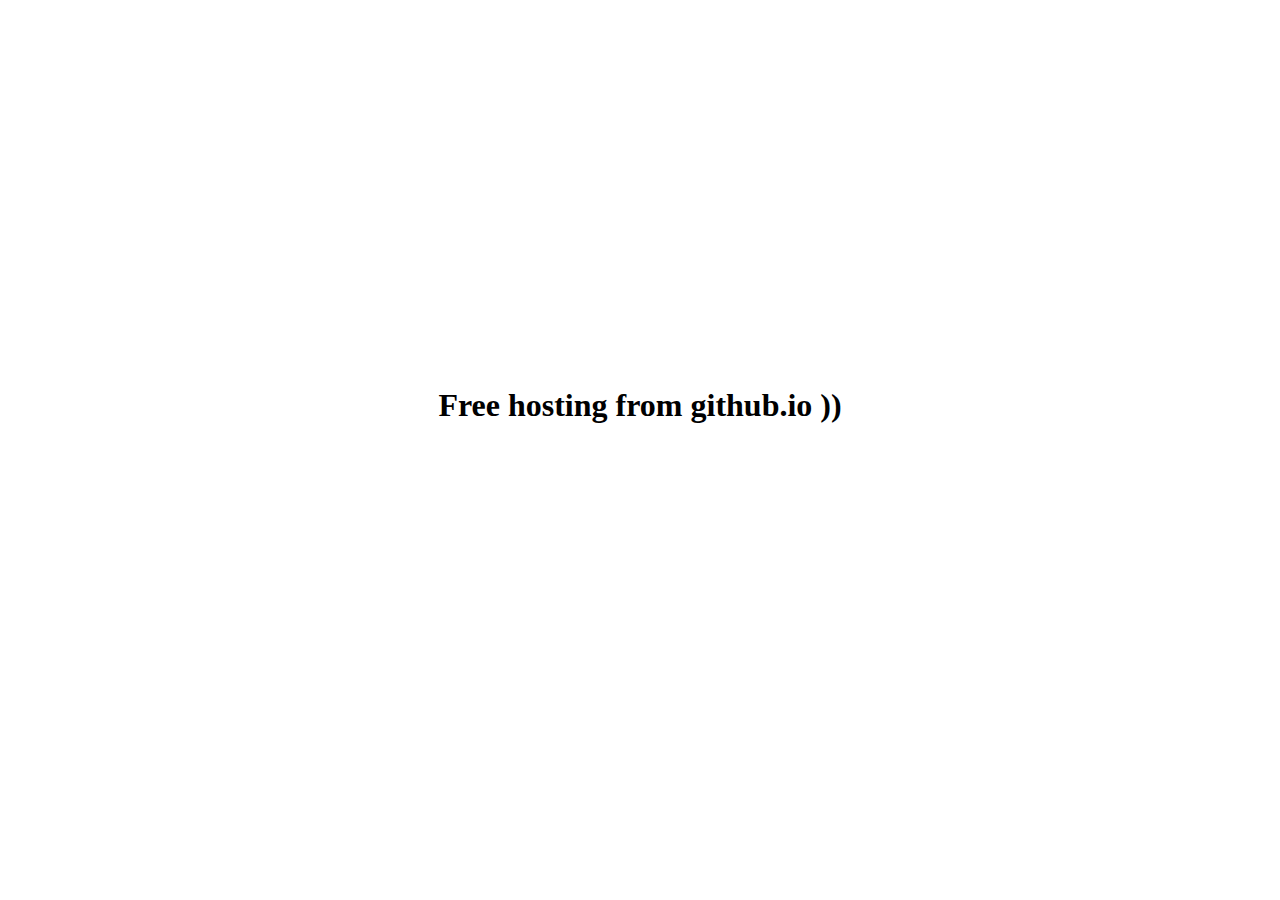
==== index.html @ d37b782a "commit" ====
<!DOCTYPE html>
<html lang="ru">
	<head>
		<meta charset="UTF-8">
		<link rel="stylesheet" href="style.css" media="all"/>
		<link rel="shortcut icon" href="icon/favicon.png" type="image/png">
		<meta name="viewport" content="width=device-width, initial-scale=1.0">
		<title>Шаровый хостинг</title>
	</head>
	<body style="text-align: center;">
		<h1 style="display: inline-block; margin-top: 30%;">Free hosting from github.io ))</h1>
	</body>
</html>
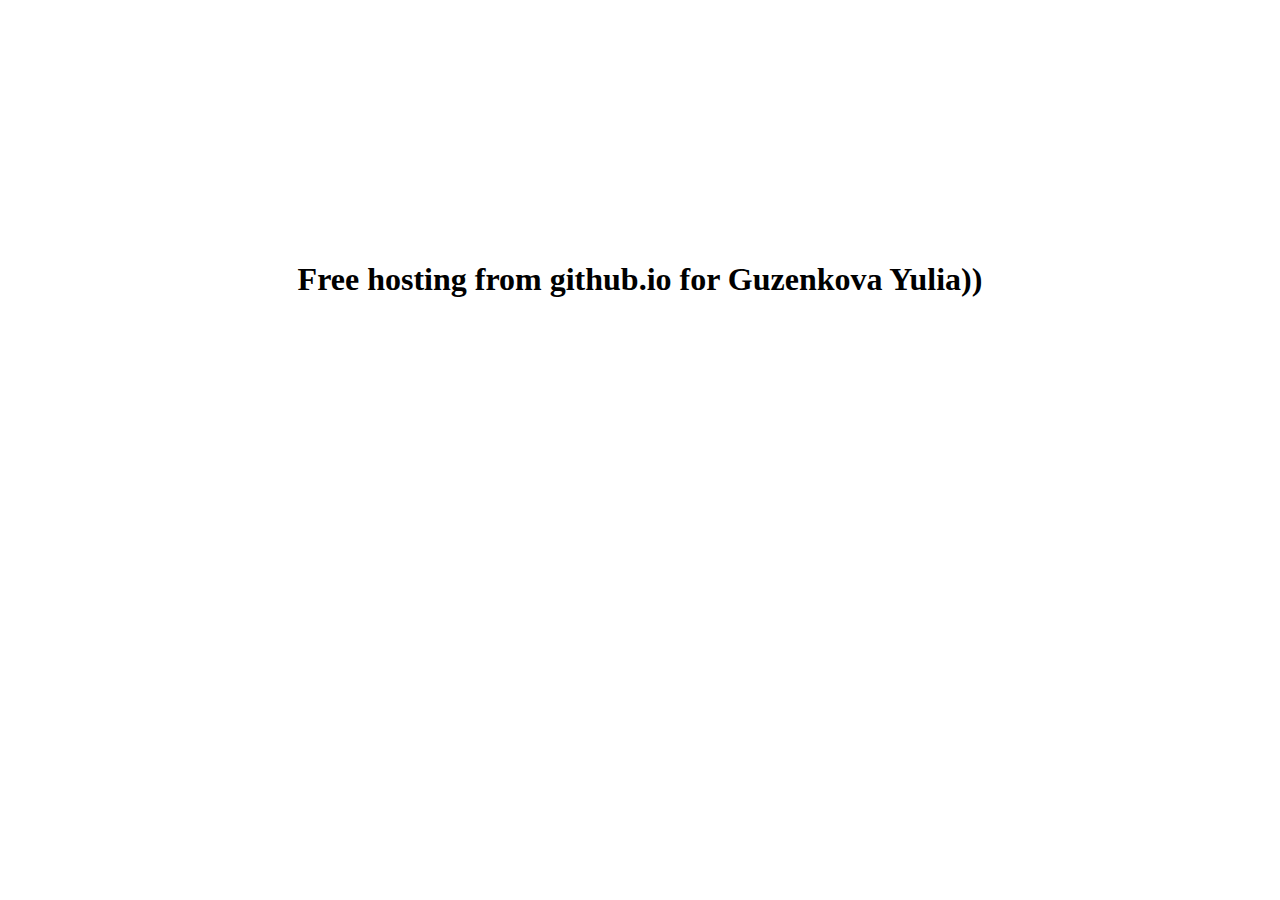
==== commit 79cc22d4: "Yulia" ====
--- a/index.html
+++ b/index.html
@@ -8,6 +8,6 @@
 		<title>Шаровый хостинг</title>
 	</head>
 	<body style="text-align: center;">
-		<h1 style="display: inline-block; margin-top: 30%;">Free hosting from github.io ))</h1>
+		<h1 style="display: inline-block; margin-top: 20%;">Free hosting from github.io for Guzenkova Yulia))</h1>
 	</body>
 </html>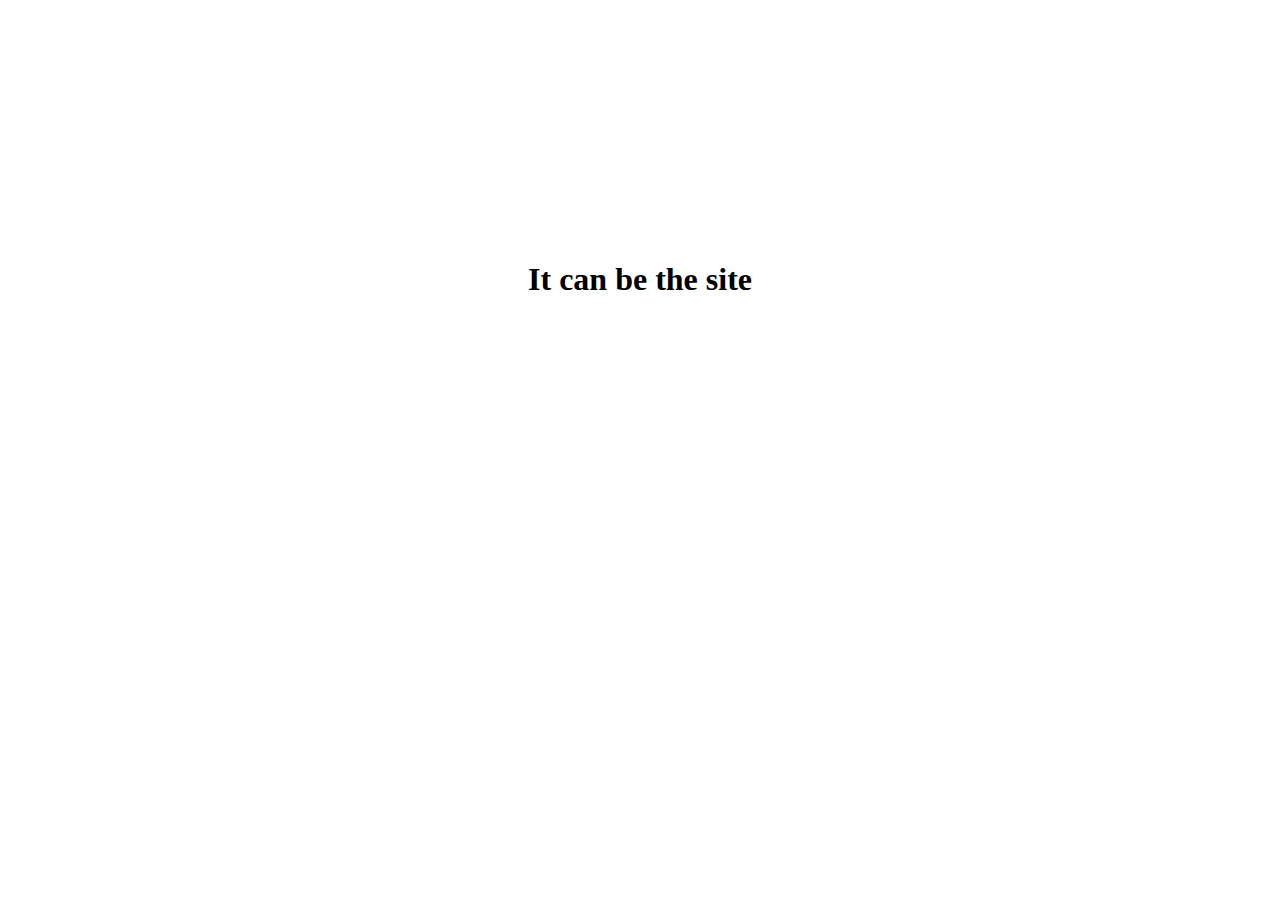
==== commit 80a81ce9: "commit" ====
--- a/index.html
+++ b/index.html
@@ -8,6 +8,6 @@
 		<title>Шаровый хостинг</title>
 	</head>
 	<body style="text-align: center;">
-		<h1 style="display: inline-block; margin-top: 20%;">Free hosting from github.io for Guzenkova Yulia))</h1>
+		<h1 style="display: inline-block; margin-top: 20%;">It can be the site</h1>
 	</body>
 </html>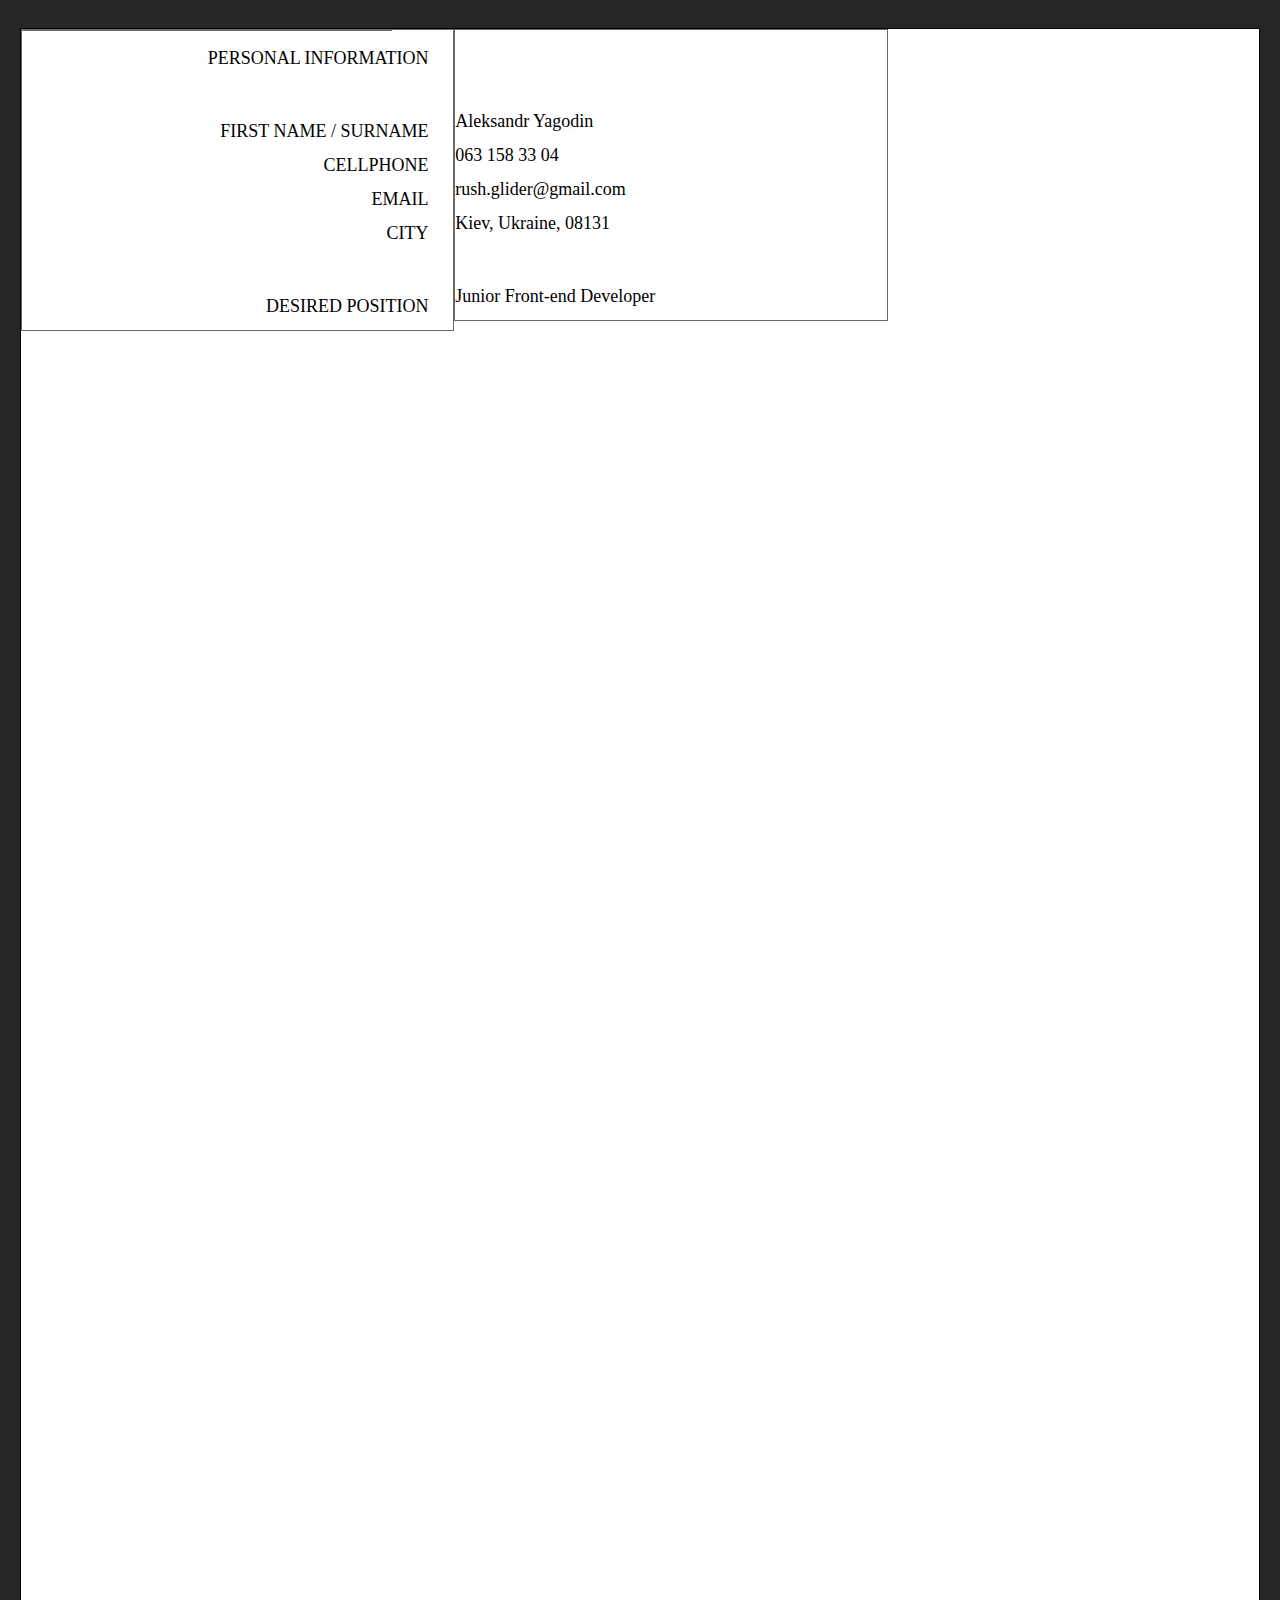
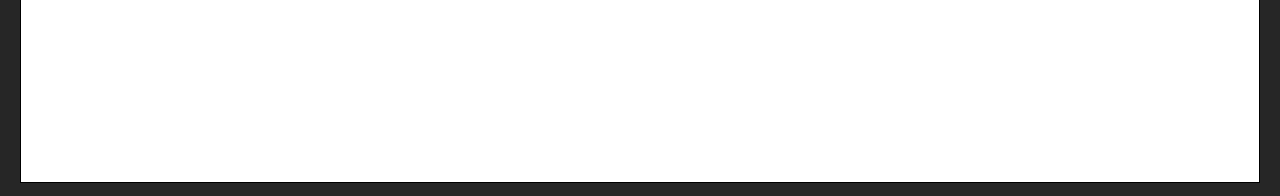
==== commit 46933234: "testing" ====
--- a/index.html
+++ b/index.html
@@ -5,9 +5,35 @@
 		<link rel="stylesheet" href="style.css" media="all"/>
 		<link rel="shortcut icon" href="icon/favicon.png" type="image/png">
 		<meta name="viewport" content="width=device-width, initial-scale=1.0">
-		<title>Шаровый хостинг</title>
+		<title>Александр Ягодин</title>
 	</head>
-	<body style="text-align: center;">
-		<h1 style="display: inline-block; margin-top: 20%;">It can be the site</h1>
+		<div class="main">
+			<header>
+				<div class="left">
+					<p>Personal information</p>
+					<br>
+					<p>first name / surname</p>
+					<p>cellphone</p>
+					<p>email</p>
+					<p>city</p>
+					<br>
+					<p>desired position</p>
+				</div>
+				<div class="right">
+					<br>
+					<br>
+					<br>
+					<p>Aleksandr Yagodin</p>
+					<p>063 158 33 04</p>
+					<p>rush.glider@gmail.com</p>
+					<p>Kiev, Ukraine, 08131</p>
+					<br>
+					<p>Junior Front-end Developer</p>
+				</div>
+				<div class="avatar">
+					
+				</div>
+			</header>
+		</div>
 	</body>
 </html>--- a/style.css
+++ b/style.css
@@ -0,0 +1,47 @@
+* {
+	box-sizing: border-box;
+}
+
+body {
+	background-color: #262626;
+	text-align: center;
+	font-size: 2vmin;
+}
+
+.main {
+	display: inline-block;
+	margin-top: 20px;
+	width: 1240px;
+	height: 1755px;
+	border: 1px solid black;
+	background-color: #ffffff;
+}
+
+.main p {
+	height: 16px;
+}
+
+.left {
+	float: left;
+	width: 35%;
+	padding-right: 2%;
+	border: 1px solid #696969;
+	text-align: right;
+}
+
+.left p {
+	text-transform: uppercase;
+}
+
+.right	{
+	float: left;
+	width: 35%;
+	border: 1px solid #696969;
+	text-align: left;
+}
+
+.avatar {
+	width: 30%;
+	border: 1px solid #696969;
+
+}
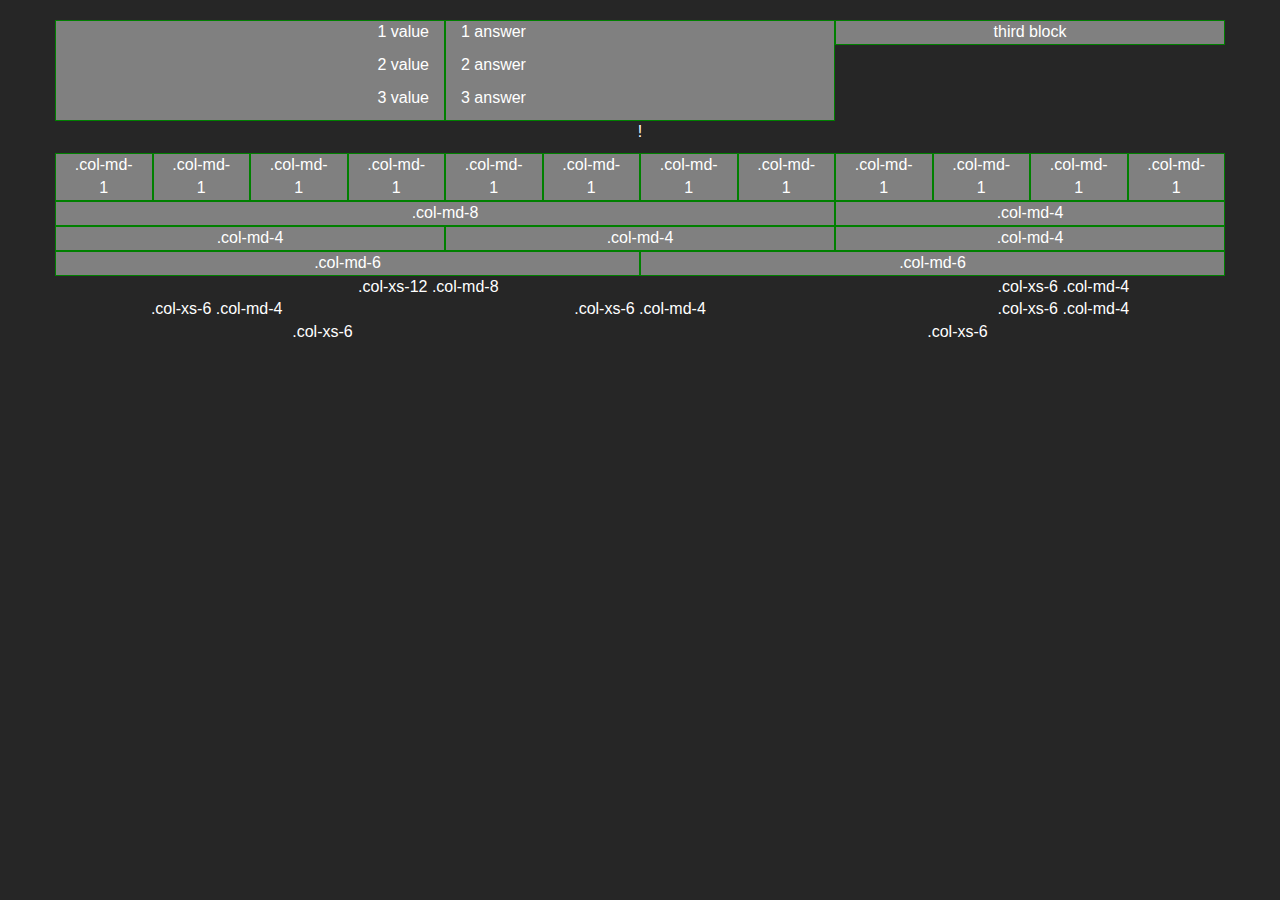
==== commit f6fb313f: "test" ====
--- a/index.html
+++ b/index.html
@@ -2,38 +2,109 @@
 <html lang="ru">
 	<head>
 		<meta charset="UTF-8">
-		<link rel="stylesheet" href="style.css" media="all"/>
+		<meta name="viewport" content="width=device-width, initial-scale=1">
+		<link rel="stylesheet" href="css/normalize.css" media="all"/>
+		<link rel="stylesheet" href="css/bootstrap.css" media="all"/>		
+		<link rel="stylesheet" href="css/style.css" media="all"/>
 		<link rel="shortcut icon" href="icon/favicon.png" type="image/png">
 		<meta name="viewport" content="width=device-width, initial-scale=1.0">
-		<title>Александр Ягодин</title>
+
+		<title>Alexandr Yagodin</title>
 	</head>
-		<div class="main">
+	<body>
+		<div class="container">
+			<div class="row">
+				<div class="temp col-md-4 col-sm-4 col-xs-6">
+					<p class="right-side">1 value</p>
+					<p class="right-side">2 value</p>
+					<p class="right-side">3 value</p>
+				</div>
+				<div class="temp col-md-4 col-sm-4 col-xs-6">
+					<p class="left-side">1 answer</p>
+					<p class="left-side">2 answer</p>
+					<p class="left-side">3 answer</p>
+				</div>
+				<div class="temp col-md-4 col-sm-4 col-xs-12">
+					third block
+				</div>
+			</div>
+			<p>!</p>
+			<div class="row">
+	  			<div class="temp col-md-1">.col-md-1</div>
+	  			<div class="temp col-md-1">.col-md-1</div>
+	  			<div class="temp col-md-1">.col-md-1</div>
+	  			<div class="temp col-md-1">.col-md-1</div>
+	  			<div class="temp col-md-1">.col-md-1</div>
+	  			<div class="temp col-md-1">.col-md-1</div>
+	  			<div class="temp col-md-1">.col-md-1</div>
+	  			<div class="temp col-md-1">.col-md-1</div>
+	  			<div class="temp col-md-1">.col-md-1</div>
+	  			<div class="temp col-md-1">.col-md-1</div>
+	  			<div class="temp col-md-1">.col-md-1</div>
+	  			<div class="temp col-md-1">.col-md-1</div>
+		</div>
+		<div class="row">
+	  		<div class="temp col-md-8">.col-md-8</div>
+	  		<div class="temp col-md-4">.col-md-4</div>
+		</div>
+		<div class="row">
+	  		<div class="temp col-md-4">.col-md-4</div>
+	  		<div class="temp col-md-4">.col-md-4</div>
+	  		<div class="temp col-md-4">.col-md-4</div>
+		</div>
+		<div class="row">
+	  		<div class="temp col-md-6">.col-md-6</div>
+	  		<div class="temp col-md-6">.col-md-6</div>
+		</div>
+	</div>
+
+	<!-- Stack the columns on mobile by making one full-width and the other half-width -->
+<div class="row">
+  <div class="col-xs-12 col-md-8">.col-xs-12 .col-md-8</div>
+  <div class="col-xs-6 col-md-4">.col-xs-6 .col-md-4</div>
+</div>
+
+<!-- Columns start at 50% wide on mobile and bump up to 33.3% wide on desktop -->
+<div class="row">
+  <div class="col-xs-6 col-md-4">.col-xs-6 .col-md-4</div>
+  <div class="col-xs-6 col-md-4">.col-xs-6 .col-md-4</div>
+  <div class="col-xs-6 col-md-4">.col-xs-6 .col-md-4</div>
+</div>
+
+<!-- Columns are always 50% wide, on mobile and desktop -->
+<div class="row">
+  <div class="col-xs-6">.col-xs-6</div>
+  <div class="col-xs-6">.col-xs-6</div>
+</div>
+
+<!-- 		<div class="wrap">
 			<header>
 				<div class="left">
-					<p>Personal information</p>
+					<p class="question-field">Personal information</p>
 					<br>
-					<p>first name / surname</p>
-					<p>cellphone</p>
-					<p>email</p>
-					<p>city</p>
+					<p class="question-field">first name / surname</p>
+					<p class="question-field">cellphone</p>
+					<p class="question-field">email</p>
+					<p class="question-field">city</p>
 					<br>
-					<p>desired position</p>
+					<p class="question-field">desired position</p>
 				</div>
 				<div class="right">
 					<br>
 					<br>
+					<p class="answer">Aleksandr Yagodin</p>
+					<p class="answer">063 158 33 04</p>
+					<p class="answer">rush.glider@gmail.com</p>
+					<p class="answer">Kiev, Ukraine, 08131</p>
 					<br>
-					<p>Aleksandr Yagodin</p>
-					<p>063 158 33 04</p>
-					<p>rush.glider@gmail.com</p>
-					<p>Kiev, Ukraine, 08131</p>
-					<br>
-					<p>Junior Front-end Developer</p>
+					<p class="answer">Junior Front-end Developer</p>
 				</div>
 				<div class="avatar">
-					
+					<img src="img/avatar.png" alt="Smiling face">
 				</div>
 			</header>
-		</div>
+		</div> -->
+
+
 	</body>
 </html>--- a/css/style.css
+++ b/css/style.css
@@ -0,0 +1,72 @@
+* {
+	box-sizing: border-box;
+	margin: 0;
+	padding: 0;
+}
+
+body {
+	padding: 20px;
+	background-color: #262626;
+	text-align: center;
+	font-size: 1.6em;
+	color: white;
+}
+
+/*.wrap {
+	display: inline-block;
+	background-color: #ffffff;
+}*/
+
+header {
+	width: 960px;
+	margin: 0 auto;
+	background-color: white;
+}
+
+.temp {
+	border: 1px solid green;
+	background-color: gray;
+}
+.right-side {
+	text-align: right;
+}
+.left-side {
+	text-align: left;
+}
+.question-field {
+	background-color: #b6d9ba;
+}
+
+.answer {
+	background-color: #e1efe3;
+}
+
+.left {
+	padding: 3% 0;
+	float: left;
+	width: 35%;
+	padding-right: 2%;
+	text-align: right;
+}
+
+.left p {
+	text-transform: uppercase;
+}
+
+.right	{
+	padding: 3% 0;
+	float: left;
+	width: 35%;
+	text-align: left;
+	background-color: #ffd967;
+}
+
+.avatar {
+	float: left;
+	width: 30%;
+	background-color: #fff2cc;
+}
+
+.avatar img {
+	width: 60%;
+}
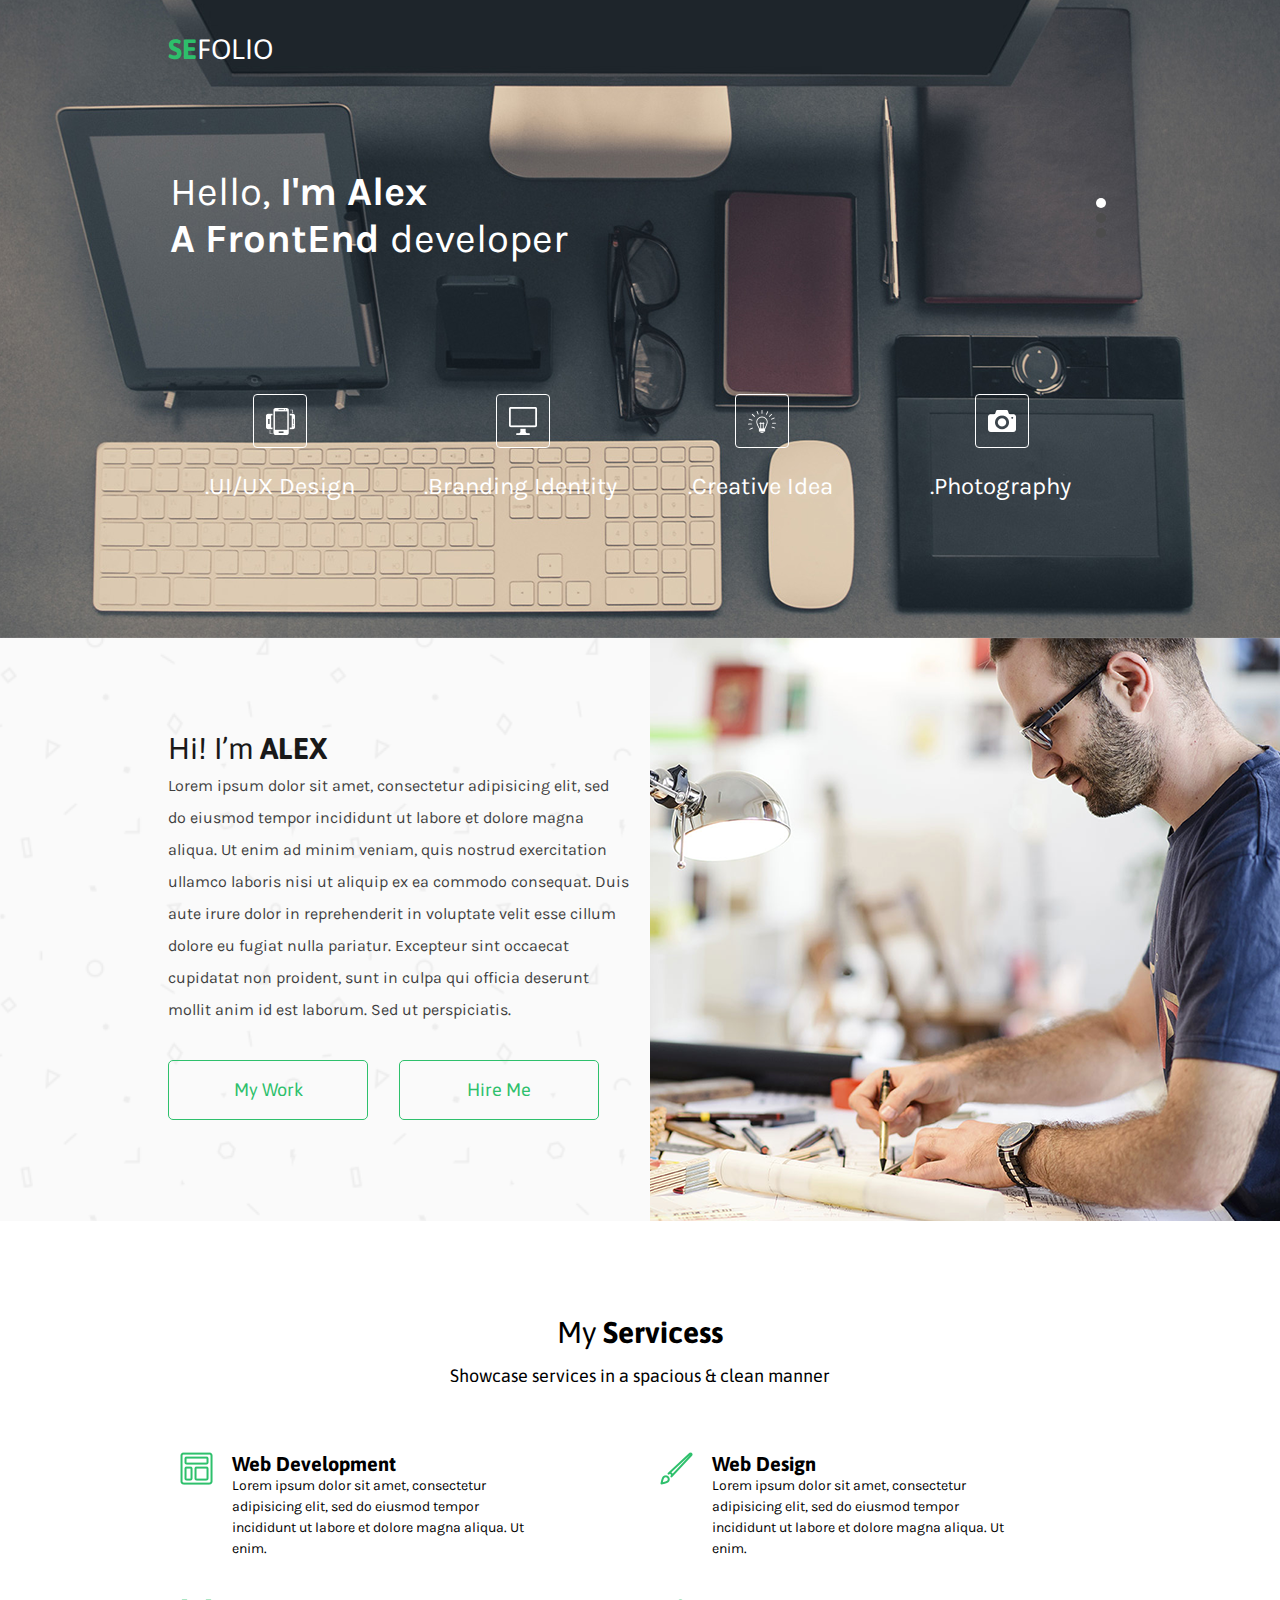
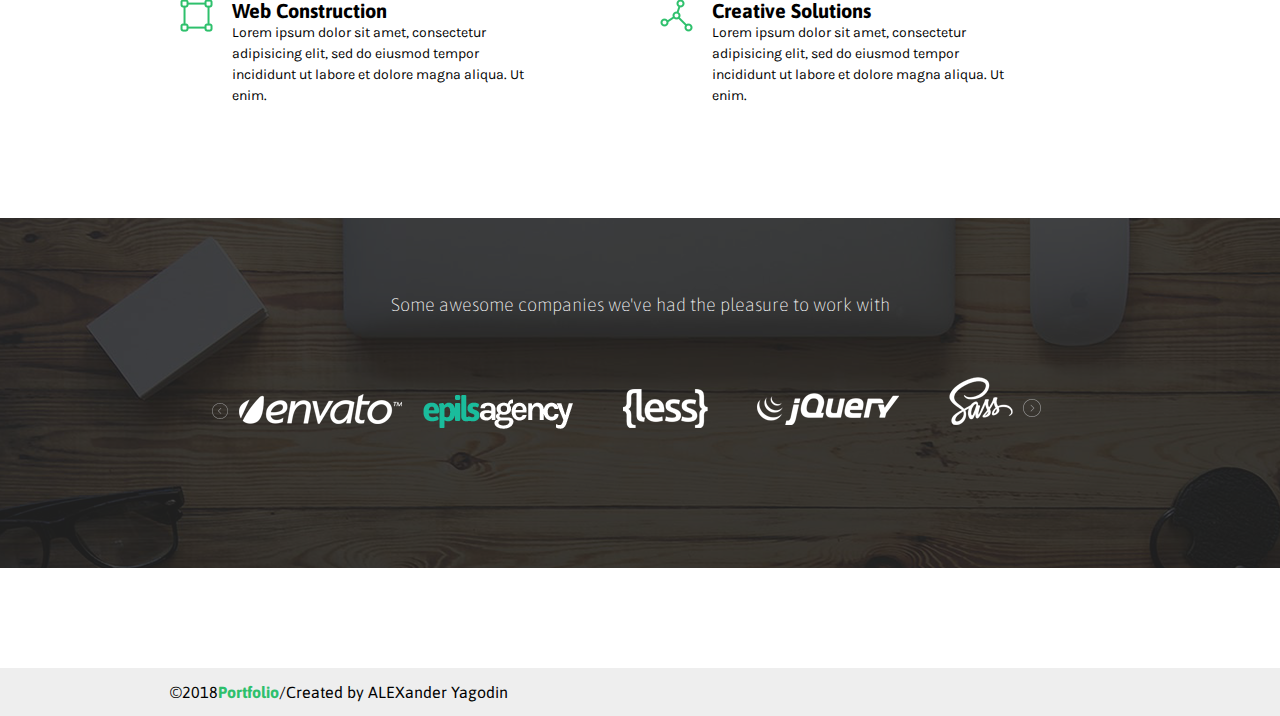
==== commit 129e94de: "My Pholio" ====
--- a/index.html
+++ b/index.html
@@ -1,110 +1,121 @@
 <!DOCTYPE html>
-<html lang="ru">
-	<head>
-		<meta charset="UTF-8">
-		<meta name="viewport" content="width=device-width, initial-scale=1">
-		<link rel="stylesheet" href="css/normalize.css" media="all"/>
-		<link rel="stylesheet" href="css/bootstrap.css" media="all"/>		
-		<link rel="stylesheet" href="css/style.css" media="all"/>
-		<link rel="shortcut icon" href="icon/favicon.png" type="image/png">
-		<meta name="viewport" content="width=device-width, initial-scale=1.0">
+<html>
+<head>
+	<meta charset="UTF-8">
+	<link rel="stylesheet" href="style.css" media="all">
+	<link href='https://fonts.googleapis.com/css?family=Asap' rel='stylesheet' type='text/css'>
+	<link href='https://fonts.googleapis.com/css?family=Karla:400,400italic,700,700italic' rel='stylesheet' type='text/css'>
+	<meta name="viewport" content="width=device-width, initial-scale=1.0">
+	<title>ALEX portfolio</title>
+</head>
+<body>
+	<div class="header">
+		<div class="head">
+			<div class="logo">
+				<a href="index.html">
+					<span><b>se</b>folio</span>
+				</a>
 
-		<title>Alexandr Yagodin</title>
-	</head>
-	<body>
-		<div class="container">
-			<div class="row">
-				<div class="temp col-md-4 col-sm-4 col-xs-6">
-					<p class="right-side">1 value</p>
-					<p class="right-side">2 value</p>
-					<p class="right-side">3 value</p>
+			</div>
+			<div class="salutation">
+				<input type="radio" name="tabs" id="tab-1" checked>
+				<input type="radio" name="tabs" id="tab-2">
+				<input type="radio" name="tabs" id="tab-3">
+				<div class="labels">
+					<label class="label-1" for="tab-1"></label>
+					<label class="label-2" for="tab-2"></label>
+					<label class="label-3" for="tab-3"></label>
 				</div>
-				<div class="temp col-md-4 col-sm-4 col-xs-6">
-					<p class="left-side">1 answer</p>
-					<p class="left-side">2 answer</p>
-					<p class="left-side">3 answer</p>
+				<div class="text for-tab-1">Hello,<b> I'm Alex</b>
+					<p><b>A FrontEnd</b> developer</p>
 				</div>
-				<div class="temp col-md-4 col-sm-4 col-xs-12">
-					third block
+				<div class="text for-tab-2">I <b>glad to see you</b>
+					<p>on my folio website</p>
+				</div>
+				<div class="text for-tab-3">I hope that <b>I can be</b>
+					<p><b>useful</b> to you</p>
 				</div>
 			</div>
-			<p>!</p>
-			<div class="row">
-	  			<div class="temp col-md-1">.col-md-1</div>
-	  			<div class="temp col-md-1">.col-md-1</div>
-	  			<div class="temp col-md-1">.col-md-1</div>
-	  			<div class="temp col-md-1">.col-md-1</div>
-	  			<div class="temp col-md-1">.col-md-1</div>
-	  			<div class="temp col-md-1">.col-md-1</div>
-	  			<div class="temp col-md-1">.col-md-1</div>
-	  			<div class="temp col-md-1">.col-md-1</div>
-	  			<div class="temp col-md-1">.col-md-1</div>
-	  			<div class="temp col-md-1">.col-md-1</div>
-	  			<div class="temp col-md-1">.col-md-1</div>
-	  			<div class="temp col-md-1">.col-md-1</div>
-		</div>
-		<div class="row">
-	  		<div class="temp col-md-8">.col-md-8</div>
-	  		<div class="temp col-md-4">.col-md-4</div>
-		</div>
-		<div class="row">
-	  		<div class="temp col-md-4">.col-md-4</div>
-	  		<div class="temp col-md-4">.col-md-4</div>
-	  		<div class="temp col-md-4">.col-md-4</div>
-		</div>
-		<div class="row">
-	  		<div class="temp col-md-6">.col-md-6</div>
-	  		<div class="temp col-md-6">.col-md-6</div>
+			<i class="btn-drop-menu vip"></i>
+			<div class="menu">
+				<div class="btn-menu design">
+					<a href="#">
+						<span class="title">.UI/UX Design</span>
+						<span class="read-more">Read more</span>
+					</a>
+				</div>
+				<div class="btn-menu identiny">
+					<a href="#">
+						<span class="title">.Branding Identity</span>
+						<span class="read-more">Read more</span>
+					</a>
+				</div>
+				<div class="btn-menu idea">
+					<a href="#">
+						<span class="title">.Creative Idea</span>
+						<span class="read-more">Read more</span>
+					</a>
+				</div>
+				<div class="btn-menu photography">
+					<a href="#">
+						<span class="title">.Photography</span>
+						<span class="read-more">Read more</span>
+					</a>
+				</div>
+			</div>
 		</div>
 	</div>
-
-	<!-- Stack the columns on mobile by making one full-width and the other half-width -->
-<div class="row">
-  <div class="col-xs-12 col-md-8">.col-xs-12 .col-md-8</div>
-  <div class="col-xs-6 col-md-4">.col-xs-6 .col-md-4</div>
-</div>
-
-<!-- Columns start at 50% wide on mobile and bump up to 33.3% wide on desktop -->
-<div class="row">
-  <div class="col-xs-6 col-md-4">.col-xs-6 .col-md-4</div>
-  <div class="col-xs-6 col-md-4">.col-xs-6 .col-md-4</div>
-  <div class="col-xs-6 col-md-4">.col-xs-6 .col-md-4</div>
-</div>
-
-<!-- Columns are always 50% wide, on mobile and desktop -->
-<div class="row">
-  <div class="col-xs-6">.col-xs-6</div>
-  <div class="col-xs-6">.col-xs-6</div>
-</div>
-
-<!-- 		<div class="wrap">
-			<header>
-				<div class="left">
-					<p class="question-field">Personal information</p>
-					<br>
-					<p class="question-field">first name / surname</p>
-					<p class="question-field">cellphone</p>
-					<p class="question-field">email</p>
-					<p class="question-field">city</p>
-					<br>
-					<p class="question-field">desired position</p>
+	<div class="wrap-1300">
+		<div class="about">
+			<div class="text-about">
+				<h2>Hi! I’m <b>ALEX</b></h2>
+				<div>Lorem ipsum dolor sit amet, consectetur adipisicing elit, sed do eiusmod tempor incididunt ut labore et dolore magna aliqua. Ut enim ad minim veniam, quis nostrud exercitation ullamco laboris nisi ut aliquip ex ea commodo consequat. Duis aute irure dolor in reprehenderit in voluptate velit esse cillum dolore eu fugiat nulla pariatur. Excepteur sint occaecat cupidatat non proident, sunt in culpa qui officia deserunt mollit anim id est laborum. Sed ut perspiciatis.</div>
+				<a href="my-work.html" class="button">My Work</a>
+				<a href="hire-me.html" class="button">Hire Me</a>
+			</div>
+			<div class="foto-about">
+				<img src="img/autor.png" alt="autor">
+			</div>
+		</div>
+		<div class="container-3 wrap-960">
+			<div class="servicess">
+				<h2>My <b>Servicess</b></h2>
+				<span>Showcase services in a spacious &amp; clean manner</span>
+			</div>
+			<div class="box-skills">
+				<div class="skill development">
+					<h3>Web Development</h3>
+					<p>Lorem ipsum dolor sit amet, consectetur adipisicing elit, sed do eiusmod tempor incididunt ut labore et dolore magna aliqua. Ut enim.</p>
 				</div>
-				<div class="right">
-					<br>
-					<br>
-					<p class="answer">Aleksandr Yagodin</p>
-					<p class="answer">063 158 33 04</p>
-					<p class="answer">rush.glider@gmail.com</p>
-					<p class="answer">Kiev, Ukraine, 08131</p>
-					<br>
-					<p class="answer">Junior Front-end Developer</p>
+				<div class="skill w-design">
+					<h3>Web Design</h3>
+					<p>Lorem ipsum dolor sit amet, consectetur adipisicing elit, sed do eiusmod tempor incididunt ut labore et dolore magna aliqua. Ut enim.</p>
 				</div>
-				<div class="avatar">
-					<img src="img/avatar.png" alt="Smiling face">
+				<div class="skill construction">
+					<h3>Web Construction</h3>
+					<p>Lorem ipsum dolor sit amet, consectetur adipisicing elit, sed do eiusmod tempor incididunt ut labore et dolore magna aliqua. Ut enim.</p>
 				</div>
-			</header>
-		</div> -->
-
-
-	</body>
-</html>+				<div class="skill solutions">
+					<h3>Creative Solutions</h3>
+					<p>Lorem ipsum dolor sit amet, consectetur adipisicing elit, sed do eiusmod tempor incididunt ut labore et dolore magna aliqua. Ut enim.</p>
+				</div>
+			</div>
+		</div>
+		<div class="container-4 wrap-1300">
+			<div class="skills-slider">
+				<h4>Some awesome companies we've had the pleasure to work with</h4>
+				<a href="#" class="btn-left"></a>
+				<a href="#" class="envato"></a>
+				<a href="#" class="epils"></a>
+				<a href="#" class="less"></a>
+				<a href="#" class="jquery"></a>
+				<a href="#" class="sass"></a>
+				<a href="#" class="btn-right"></a>
+			</div>
+		</div>
+	</div>
+	<footer>
+		<div>©2018<b>Portfolio</b>/Created by ALEXander Yagodin<b></b></div>
+	</footer>
+</body>
+</html>
--- a/style.css
+++ b/style.css
@@ -0,0 +1,1022 @@
+* {
+	padding: 0;
+	margin: 0;
+	box-sizing:border-box;
+}
+body {
+	font-family: 'Asap';
+}
+.header {
+	position: relative;
+	width: 100%;
+	min-width: 320px;
+	height: 157px;
+	background: url(img/header.png) no-repeat;
+	background-size: 100%;
+}
+.head {
+	width: 100%;
+	padding: 0 10px;
+	min-width: 320px;
+	margin: auto;
+}
+.logo {
+	width: 100%;
+	float: left;
+	margin-top: 10px;
+}
+.logo a {
+	text-decoration: none;
+	text-transform: uppercase;	
+	font-family: "Asap";
+	font-size: 28px;
+	color: #FFF;
+}
+.logo a span {
+	float: left;
+}
+.logo a span b {
+	color: #2dbf6b;
+}
+.salutation {
+	float: left;
+	width: 100%;	
+	padding: 20px 0px;
+	height: 115px;
+}
+.for-tab-2, .for-tab-3 {
+	display: none;
+}
+.for-tab-1 {
+	display: table;
+}
+.text {
+	float: left;
+	margin: 0 10px;
+	color: #fff;
+	font-family: "Karla";
+	font-size: 14px;
+	text-shadow: 2px 2px 2px #000;
+}
+.salutation input {
+	display: none;
+}
+.salutation label {
+	display: none;
+}
+.btn-drop-menu {
+	position: absolute;
+	width: 52px;
+	height: 52px;
+    margin: 18px 0 0 -58px;
+	background: url(img/sprite.png) no-repeat -208px -2px;
+	border: 1px solid #fff;
+	border-radius: 4px;
+}
+.vip:hover {
+	background-color: #2dbf6b;
+	cursor: pointer;
+}
+.vip:hover ~ div.menu {
+	display: table;
+}
+.menu {
+	display: none;
+	position: relative;
+	top: 0;
+	width: 100%;
+	padding-top: 10px;
+}
+.btn-menu {
+	height: 30px;
+	background-color: #2dbf6b;
+	margin: 2px 0;
+	padding: 7px 0;
+	border-radius: 4px;
+	text-align: center;
+}
+.btn-menu a {
+	text-decoration: none;
+	color: #fff;
+}
+.btn-menu a .read-more {
+	display: none;
+}
+.about {
+	float: left;
+	width: 100%;
+	min-width: 320px;
+	background: url(img/autor-fon.png) no-repeat;
+}
+.text-about {
+	width: 100%;
+	padding: 0 10px;
+	float: left;
+}
+.text-about h2 {
+	float: left;
+	width: 100%;
+	padding: 5px 0;
+	color: #191919;
+	font-family: "Asap";
+	font-size: 30px;
+	font-weight: normal;
+}
+.text-about div {
+	display: block;
+	color: #3f3f3f;
+	font-family: "Karla";
+	font-size: 14px;
+}
+.button {
+	float: left;
+	width: 48%;
+	height: 30px;
+	margin: 3% 1%;
+	border: 1px solid #2ec06c;
+	border-radius: 3px;
+	text-decoration: none;
+	color: #2ec06c;
+	font-family: "Asap";
+	font-size: 18px;
+	text-align: center;
+	padding: 4px;
+}
+.button:hover {
+	background-color: #2ec06c;
+	color: #fff;
+	border-radius: 6px;
+}
+.foto-about {
+	float: left;
+	width: 100%;
+}
+.foto-about img {
+	width: 100%;
+}
+.container-3 {
+	background-color: #FFF;
+	width: 100%;
+	min-width: 320px;
+}
+.servicess {
+	width: 100%;
+	margin: auto;
+	text-align: center;
+}
+.servicess h2 {
+	display: block;
+	margin: 4px 0;
+	font-weight: normal;
+	font-family: "Asap";
+	font-size: 20px;
+}
+.servicess span {
+	font-family: "Asap";
+	font-size: 12px;
+}
+.skill {
+	padding: 10px 10px 10px 10px;
+}
+.skill h3 {
+	font-family: "Asap";
+	font-size: 16px;
+}
+.skill p {
+	font-family: "Karla";
+	font-size: 12px;
+}
+.skill h3, .skill p {
+	margin-left: 42px;
+}
+.development::before {
+	content: "";
+	float: left;
+	width: 33px;
+	height: 33px;
+	background: url(img/sprite.png) no-repeat -260px 0;
+}
+.w-design::before {
+	content: "";
+	float: left;
+	width: 33px;
+	height: 33px;
+	background: url(img/sprite.png) no-repeat -293px 0;
+}
+.construction::before {
+	content: "";
+	float: left;
+	width: 33px;
+	height: 33px;
+	background: url(img/sprite.png) no-repeat -326px 0;
+}
+.solutions::before {
+	content: "";
+	float: left;
+	width: 33px;
+	height: 33px;
+	background: url(img/sprite.png) no-repeat -359px 0;
+}
+.container-4 {
+	float: left;
+	width: 100%;
+	min-width: 320px;
+	height: 336px;
+	margin-top: 20px;
+	background: url(img/fog.png) no-repeat;
+	background-size: auto 100%;
+}
+.skills-slider h4 {
+	display: block;
+	width: 100%;
+	height: 56px;
+	padding: 18px 0;
+	text-align: center;
+	color: #fff;
+	font-family: "Asap";
+	font-size: 11px;
+	font-weight: 100;
+}
+.skills-slider a {
+	display: block;	
+	margin-bottom: 2px;
+}
+.envato {
+	position: relative;
+	width: 165px;
+	height: 52px;
+	left: 0;
+	margin-left: 10px;
+	background: url(img/sprite-skills.png) no-repeat -32px 0;
+}
+.epils {
+	position: relative;
+	width: 151px;
+	height: 52px;
+	left: 25%;
+	margin-left: -55px;
+	background: url(img/sprite-skills.png) no-repeat -239px 0;
+}
+.less {
+	position: relative;
+	width: 86px;
+	height: 52px;
+	left: 50%;
+	margin-left: -43px;
+	background: url(img/sprite-skills.png) no-repeat -438px 0;
+}
+.jquery {
+	position: relative;
+	width: 143px;
+	height: 52px;
+	left: 75%;
+	margin-left: -91px;
+	background: url(img/sprite-skills.png) no-repeat -573px 0;
+}
+.sass {
+	position: relative;
+	width: 64px;
+	height: 52px;
+	left: 100%;
+	margin-left: -74px;
+	background: url(img/sprite-skills.png) no-repeat -766px 0;
+}
+footer {
+	clear: both;
+	float: left;
+	width: 100%;
+	height: 48px;
+	margin-top: 10px;
+	background-color: #eee;
+	font-size: 16px;
+}
+footer div {
+	width: 960px;
+	margin: auto;
+	padding: 15px 0 0 10px;
+}
+footer div b {
+	color: #2EC06C;
+}
+/**********************MY-WORK*************************/
+.works {
+	min-width: 320px;
+	margin: auto;
+}
+.my-work-960 a {
+	text-decoration: none;
+}
+.my-work-head {
+	float: left;
+	width: 100%;
+	padding: 0 10px 0;
+	color: #656565;
+	font-family: "Karla";
+	font-size: 12px;
+	text-align: center;
+	margin-bottom: 10px;
+}
+.my-work-head div {
+	font-family: "Asap";
+	font-size: 18px;
+	padding: 10px 0;
+	font-weight: normal;
+}
+.my-work-head b {
+	color: #2EC06C;
+}
+.wrap-work {
+	position: relative;
+	left: 50%;
+	margin-left: -160px;
+	width: 300px;
+	height: 100%;
+}
+.my-work {
+	float: left;
+	width: 300px;
+	height: 320px;
+	margin: 0 10px 10px;
+	background-color: #eee;
+	border-radius: 0 0 10px 10px;
+}
+.my-work div {
+	width: 300px;
+	height: 250px;
+}
+.my-work img {
+	display: block;
+	width: 100%;
+	height: 250px;
+}
+.my-work span {
+	display: block;
+	text-align: center;
+	padding-top: 25px;
+	color: #1f1f1f;
+	font-family: "Asap";
+	font-size: 20px;
+}
+.my-work:hover img {
+	opacity: .25;
+}
+.my-work:hover div {
+	background: #2EC06C;
+}
+.my-work:hover div::before {
+	content: "";
+	position: absolute;
+	width: 150px;
+	height: 50px;
+	margin: 100px 0 0 75px;
+	background: url(img/full.png) no-repeat;
+}
+.quote {
+	float: left;
+	width: 100%;
+	height: 76px;
+	margin: auto;
+	padding-top: 10px;
+	text-align: center;
+	font-family: "Asap";
+	font-size: 12px;
+	background: url(img/fog.png) no-repeat;
+	background-size: 100%;
+	color: #fff;
+}
+.quote b {
+	padding-top: 10px;
+	color: #2EC06C;
+}
+/**********************HIRE_ME*************************/
+.inputs {
+	float: left;
+	min-width: 320px;
+}
+.messadge {
+	float: left;
+	width: 100%;
+	margin: 10px 0;
+	text-align: center;
+	font-family: "Karla";
+	font-size: 14px;
+}
+.messadge span {
+	font-size: 18px;
+	font-family: "Asap";
+	margin-bottom: 10px;
+}
+.messadge span b {
+	color: #2EC06C;
+}
+.networks {
+	display: none;
+	width: 320px;
+}
+.networks a {
+	float: left;
+	width: 140px;
+	height: 140px;
+	margin: 10px;
+	border: 1px solid #3B5998;
+	border-radius: 5px;
+}
+.networks a:hover {
+	background-color: #FF0084;
+	border: none;
+}
+.face-book {
+	background: url(img/sprite.png) no-repeat -2px -106px;
+}
+.twitter {
+	background: url(img/sprite.png) no-repeat -139px -106px;
+}
+.instagram {
+	background: url(img/sprite.png) no-repeat -282px -106px;
+}
+.world {
+	background: url(img/sprite.png) no-repeat -423px -106px;
+}
+form {
+	padding: 10px;
+	max-width: 640px;
+}
+input {
+    outline:none;
+}
+.inp-short {
+	float: left;
+	width: 100%;
+	height: 36px;
+	margin: 2px 0;
+	border: 1px solid #bababa;
+	border-radius: 5px;
+	font-size: 16px;
+	font-style: italic;
+	font-family: "Asap";
+	color: #656565;
+	text-indent: 10px;
+}
+.inp-short:hover {
+	border-color: #2ec06c;
+}
+.inp-long {
+	position: relative;
+	width: 100%;
+	height: 160px;
+	margin: 2px 0;
+	border: 1px solid #bababa;
+	border-radius: 5px;
+	font-size: 16px;
+	font-style: italic;
+	font-family: "Asap";
+	color: #656565;
+}
+.inp-long:hover {
+	border-color: #2ec06c;
+}
+form div::after {
+	content: "";
+	position: absolute;
+	margin: 3px 0 0 -41px;
+	background: url(img/button.png) no-repeat;
+	width: 40px;
+	height: 158px;
+	border-radius: 0 4px 4px 0;
+	cursor: pointer;
+}
+@media screen and (min-width: 321px) {
+	.text {
+		font-size: 5vw;
+	}
+}
+@media screen and (min-width: 480px) {
+	.header {
+		height: 200px;
+	}
+	.salutation {
+		height: 158px;		
+	}
+	.menu {
+		padding-top: 10px;
+	}
+	.btn-menu {
+		float: left;
+		width: 49%;
+		margin: 2px 2px;
+	}
+	.servicess h2 {
+		font-size: 24px;
+	}
+	.servicess span {
+		font-size: 14px;
+	}
+	.skill {
+		width: 49%;
+		float: left;
+		margin: .5%;
+	}
+	.skill p {
+		font-size: 14px;
+	}
+	.skills-slider h4 {
+		font-size: 14px;
+	}
+}
+@media screen and (min-width: 640px) {
+	.inputs {
+		width: 640px;
+		position: relative;
+		left: 50%;
+		margin-left: -320px;
+	}
+	.messadge {
+		width: 640px;
+		font-size: 16px;
+		margin: 20px 0;
+		
+	}
+	.messadge span {
+		font-size: 24px;
+	}
+	.messadge p {
+		line-height: 1.5;
+	}
+	.inp-short {
+		width: 300px;
+		height: 50px;
+		margin: 10px;
+	}
+	.inp-long {
+		width: 620px;
+		margin: 10px;
+	}
+	form {
+		padding: 0;
+		width: 640px;
+	}
+	form div::after {
+		margin: 11px 0 0 -51px;
+	}
+}
+@media screen and (min-width: 720px) {
+	.header {
+		width: 100%;
+		height: 340px;
+	}
+	.text {
+		font-size: 34px;
+	}
+	.menu {
+		display: table;
+	}
+	.btn-drop-menu {
+		display: none;
+	}
+	.salutation {
+		height: 110px;
+	}
+	.text {
+		text-shadow: none;
+	}
+	.btn-menu {
+		display: table;
+		float: left;
+		padding: 0;
+		margin: 0 10px;
+		width: 22%;
+		height: 40%;
+		background: none;
+		border-radius: 0;
+	}
+	.btn-menu a {
+		text-decoration: none;
+		color: #fff;
+	}
+	.btn-menu a .title {
+		display: block;
+		padding-top: 106px;
+		font-family: "Karla";
+		font-size: 16px;
+		text-align: center;
+	}
+	.btn-menu a .read-more {
+		display: none;
+		text-align: center;
+		padding: 6px 0;
+		background-color: #27AE60;
+		font-family: "Karla";
+		font-size: 16px;
+	}
+	.design .title::before {
+		content: "";
+		position: absolute;
+		margin: -62px 0 0 23px;
+		background: url(img/sprite.png) no-repeat 0 0;
+		width: 52px;
+		height: 52px;
+		border: 1px solid #fff;
+		border-radius: 4px;
+	}
+	.identiny .title::before {
+		content: "";
+		position: absolute;
+		margin: -62px 0 0 39px;
+		background: url(img/sprite.png) no-repeat -52px 0;
+		width: 52px;
+		height: 52px;
+		border: 1px solid #fff;
+		border-radius: 4px;
+	}
+	.idea .title::before {
+		content: "";
+		position: absolute;
+		margin: -62px 0 0 23px;
+		background: url(img/sprite.png) no-repeat -104px 0;
+		width: 52px;
+		height: 52px;
+		border: 1px solid #fff;
+		border-radius: 4px;
+	}
+	.photography .title::before {
+		content: "";
+		position: absolute;
+		margin: -62px 0 0 21px;
+		background: url(img/sprite.png) no-repeat -156px 0;
+		width: 52px;
+		height: 52px;
+		border: 1px solid #fff;
+		border-radius: 4px;
+	}
+	.btn-menu:hover {
+		background-color: #2dbf6b;
+	}
+	.btn-menu:hover .title {
+		padding: 86px 0 20px;
+	}
+	.btn-menu:hover .read-more {
+		display: block;
+	}
+	.text-about {
+		width: 50%;
+		height: 285px;
+	}
+	.text-about div {
+		height: 214px;
+	}
+	.foto-about {
+		float: right;
+		width: 50%;
+		height: 285px;
+	}
+	.foto-about img {
+		height: 100%;
+	}
+	.servicess h2 {
+		font-size: 30px;
+	}
+	.servicess span {
+		font-size: 18px;
+	}
+	.skills-slider h4 {
+		font-size: 18px;
+	}
+	.my-work-head {
+		margin: 20px 0;
+		font-size: 14px;
+	}
+	.my-work-head div {
+		font-family: "Asap";
+		font-size: 24px;
+		padding-bottom: 20px;
+	}
+	.wrap-work {
+		width: 640px;
+		margin-left: -320px;
+	}
+	.quote {
+		height: 124px;
+		font-size: 18px;
+		padding-top: 20px;
+	}
+	.quote p {
+		margin-top: 20px;
+	}
+}
+@media screen and (min-width: 960px) {
+	.header {
+		width: 1300px;
+		height: 638px;
+		margin-left: -650px;
+		left: 50%;
+		background: url(img/header-fog.png) no-repeat;
+	}
+	.header:hover {
+		background: url(img/header.png) no-repeat;
+	}
+	.head {
+		width: 960px;
+		padding: 0;
+	}
+	.logo {
+		float: left;
+		width: 960px;
+		height: 77px;
+		margin: 21px 10px 0;
+	}
+	.logo a span {
+		margin: 12px 0 0 -2px;
+	}
+	.btn-drop-menu {
+		display: none;
+	}
+	.salutation {
+		padding: 70px 0px;
+		width: 960px;
+		height: 228px;
+	}
+	.for-tab-1 {
+		display: none;
+	}
+	.text {
+		font-size: 40px;
+	}
+	.labels {
+		float: right;
+		padding: 25px 0;
+	}
+	.labels label {
+		display: block;
+		width: 10px;
+		height: 10px;
+		margin: 5px 14px 0 0;
+		border-radius: 5px;
+		background-color: #4c4c4c;
+	}
+	.labels label:hover {
+		background-color: #9D9D9D;
+		cursor: pointer;	
+	}
+	#tab-1:checked ~ .for-tab-1,
+	#tab-2:checked ~ .for-tab-2,
+	#tab-3:checked ~ .for-tab-3 {
+	    display: table;
+	}
+	#tab-1:checked ~ .labels .label-1,
+	#tab-2:checked ~ .labels .label-2,
+	#tab-3:checked ~ .labels .label-3 {
+	    background-color: #fff;
+	}
+	.btn-menu {
+		width: 220px;
+	}
+	.btn-menu a .title {
+		padding-top: 136px;
+		font-size: 24px;
+	}
+	.btn-menu a .read-more {
+		display: none;
+		padding: 13px 0;
+		font-size: 18px;
+	}
+	.design .title::before {
+		margin: -78px 0 0 48px;
+		background: url(img/sprite.png) no-repeat 0 0;
+	}
+	.identiny .title::before {
+		margin: -78px 0 0 72px;
+		background: url(img/sprite.png) no-repeat -52px 0;
+	}
+	.idea .title::before {
+		margin: -78px 0 0 47px;
+		background: url(img/sprite.png) no-repeat -104px 0;
+	}
+	.photography .title::before {
+		margin: -78px 0 0 45px;
+		background: url(img/sprite.png) no-repeat -156px 0;
+	}
+	.btn-menu:hover {
+		background-color: #2dbf6b;
+	}
+	.btn-menu:hover .title {
+		padding: 106px 0 36px;
+	}
+	.btn-menu:hover .read-more {
+		display: block;
+	}
+	.wrap-1300 {
+		position: relative;
+		left: 50%;
+		width: 1300px;
+		height: 1113px;
+		margin-left: -650px;
+		background: #fff;
+	}
+	.text-about {
+		height: 583px;
+		padding: 88px 10px 0 178px;
+	}
+	.text h2 {
+		display: block;
+		height: 80px;
+		padding-bottom: 50px;
+	}
+	.text-about div {
+		font-size: 16px;
+		height: 320px;
+		line-height: 2;
+	}
+	.button {
+		width: 200px;
+		height: 60px;
+		margin: 14px 31px 0 0;
+		border-radius: 5px;
+		font-size: 18px;
+		padding: 18px;
+	}
+	.button:hover {
+		border-radius: 25px;
+	}
+	.foto-about {
+		width: 640px;
+		height: 583px;
+		background: url(img/autor-top.png) no-repeat;
+	}	
+	.foto-about img {
+		display: none;
+	}
+	.wrap-960 {
+		float: left;
+		width: 960px;
+		margin: 0 170px;
+	}
+	.servicess {
+		float: left;
+		width: 100%;
+		padding: 90px 0 46px;
+	}
+	.servicess h2 {
+		padding-bottom: 12px;
+	}
+	.skill {
+		width: 460px;
+		margin: 10px 10px;
+	}
+	.skill h3 {
+		font-size: 20px;
+		font-weight: bold;
+	}
+	.skill p {
+		line-height: 1.5;
+	}
+	.skill h3, .skill p {
+		width: 320px;
+		padding: 0 10px;
+	}
+	.container-4 {
+		position: relative;
+		height: 350px;
+		margin-top: 92px;
+		background: url(img/skills-fog.png) no-repeat;
+		background-size: 100%;
+	}
+	.container-4:hover {
+		background: url(img/skills.png) no-repeat;
+	}
+	.skills-slider {
+		width: 960px;
+		margin: auto;
+		padding-top: 76px;
+	}
+	.skills-slider h4 {
+		height: 0;
+		padding: 0 0 83px;
+	}
+	.skills-slider a {
+		position: static;
+		float: left;
+		height: 52px;	
+	}
+	.skills-slider a:hover {
+		opacity: 0.75;
+	}
+	.btn-left {
+		width: 16px;
+		margin: 0 10px 0 52px;
+		background: url(img/sprite-skills.png) no-repeat 0 0;
+	}
+	.envato {
+		width: 165px;
+		margin: 0 20px 0 0;
+	}
+	.epils {
+		width: 151px;
+		margin: 0 48px 0 0;
+	}
+	.less {
+		width: 86px;
+		margin: 0 48px 0 0;
+	}
+	.jquery {
+		width: 143px;
+		margin: 0 50px 0 0;
+	}
+	.sass {
+		width: 64px;
+		margin: 0 10px 0 0;
+	}
+	.btn-right {
+		width: 18px;
+		margin-right: 20px;
+		background: url(img/sprite-skills.png) no-repeat -840px 0;
+	}
+	.works {
+		max-width: 1300px;
+		position: relative;
+		left: 50%;
+		margin-left: -650px;
+	}
+	.my-work-960 {
+		width: 960px;
+		margin: auto;
+	}
+	.my-work-head {
+		margin: 100px 0 64px;
+		font-size: 16px;
+		line-height: 2;
+		padding: 0 90px;
+		
+	}
+	.my-work-head div {
+		font-family: "Asap";
+		font-size: 30px;
+		padding-bottom: 40px;
+		line-height: 1.4;
+	}
+	.wrap-work {
+		width: 960px;
+		margin-left: -480px;
+	}
+	.my-work {
+		margin-bottom: 16px;
+	}
+	.quote {
+		width: 1300px;
+		height: 300px;
+		font-size: 18px;
+		margin-top: 80px;
+		padding-top: 100px;
+		line-height: 2;
+		background: url(img/citations-fog.png) no-repeat;
+	}
+	.quote:hover {
+		background: url(img/citations.png) no-repeat;
+	}
+	.quote div {
+		width: 960px;
+		margin: auto;
+	}
+	.quote p {
+		margin-top: 20px;
+	}
+	footer {
+		margin-top: 100px;
+	}
+	.networks {
+		display: table;
+	}
+	.inputs {
+		width: 960px;
+		margin-left: -480px;
+	}
+	.messadge {
+		width: 960px;
+		margin: 100px 0 60px;
+	}
+	.messadge span {
+		font-size: 30px;
+	}
+	.messadge p {
+		line-height: 5;
+	}
+	.networks {
+		float: left;
+	}
+	.inp-short {
+		width: 300px;
+		height: 50px;
+		margin: 10px;
+	}
+	.inp-long {
+		width: 620px;
+		margin: 10px;
+	}
+	form {
+		float: right;
+		padding: 0;
+		width: 640px;
+	}
+	form div::after {
+		margin: 11px 0 0 -51px;
+	}
+}
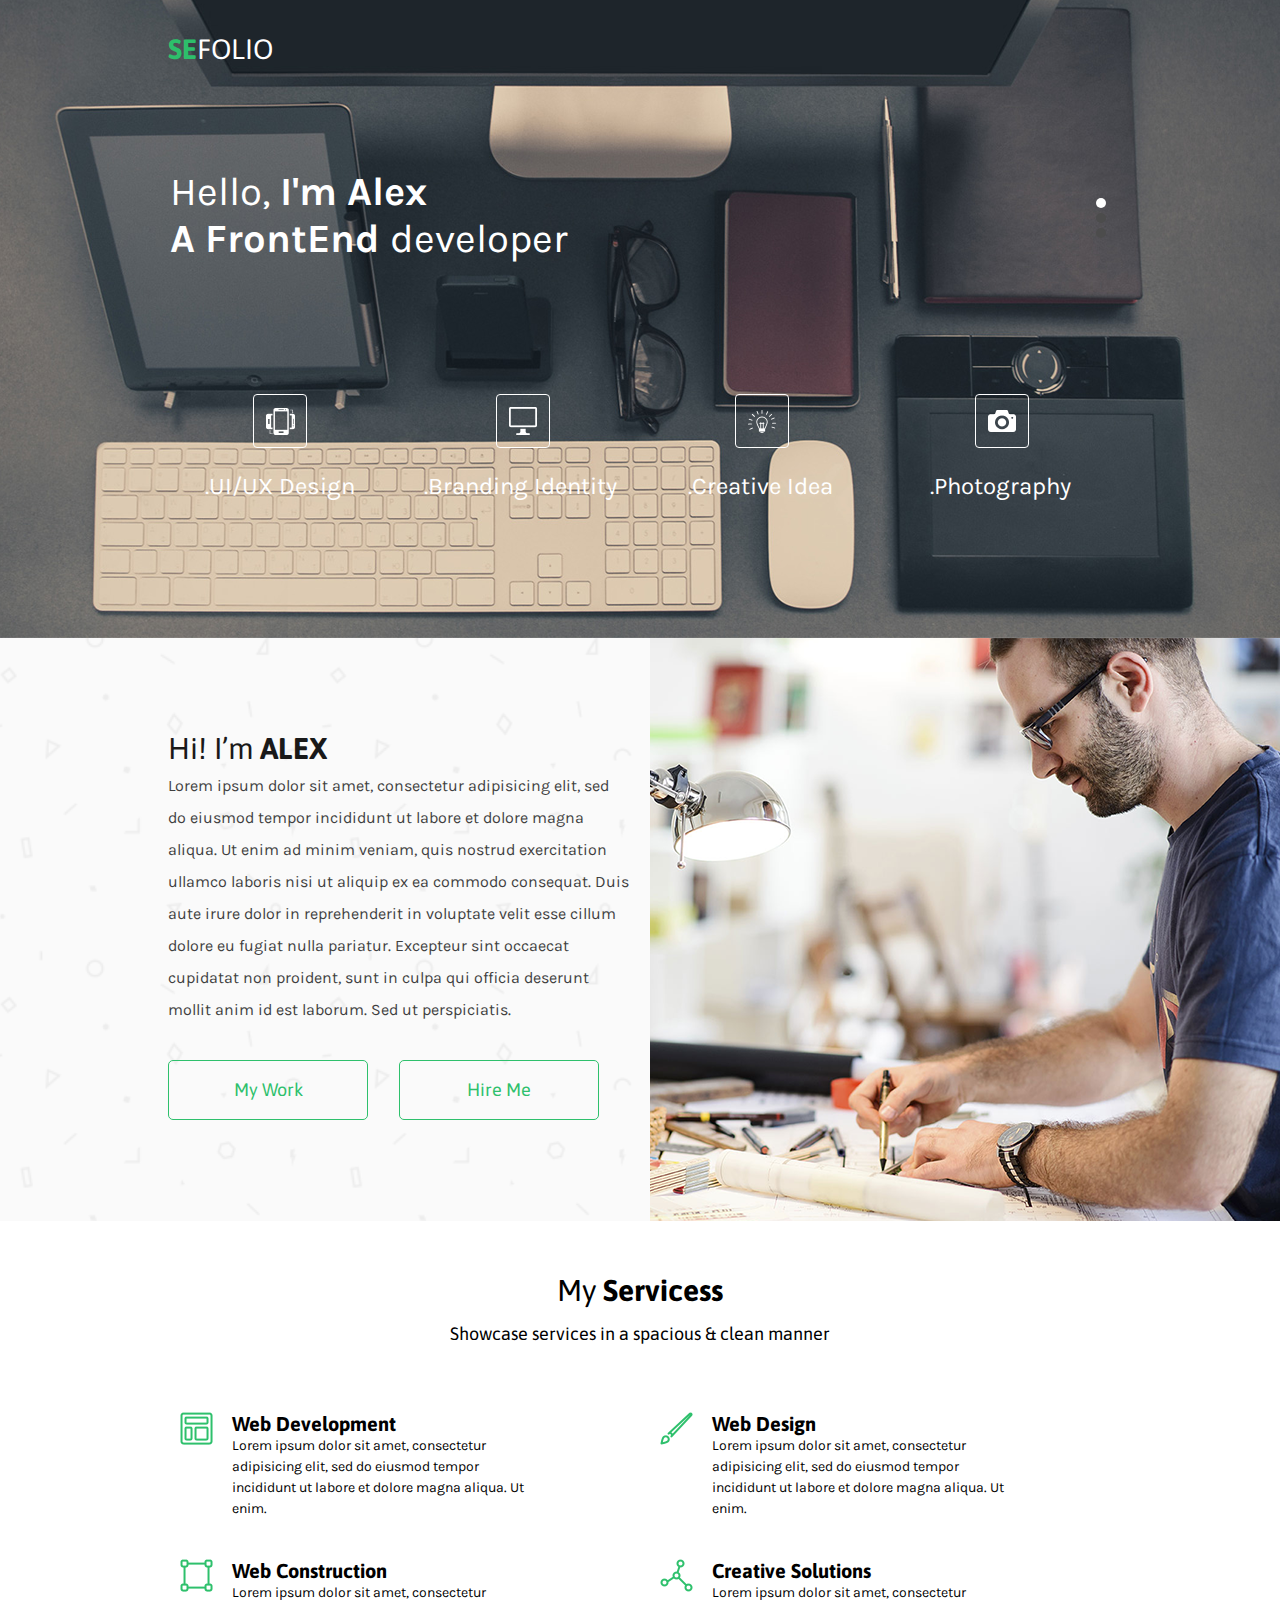
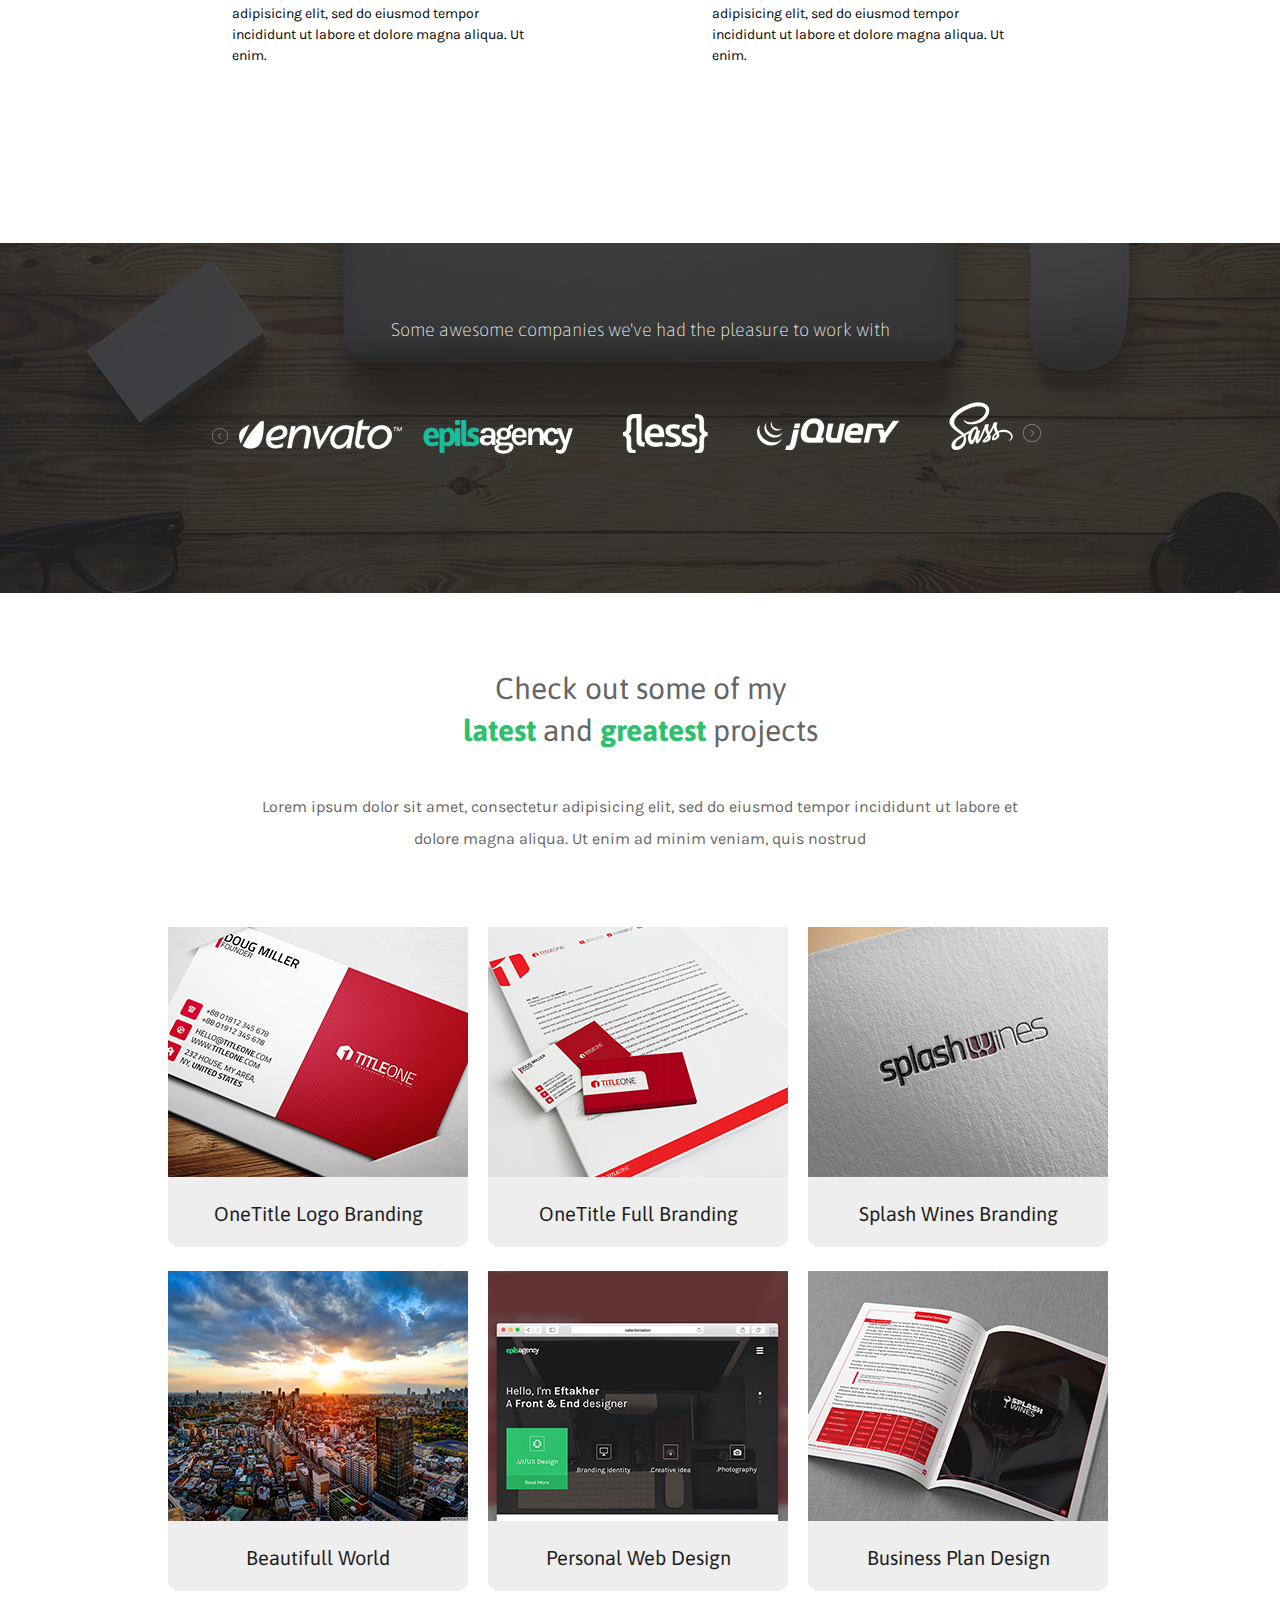
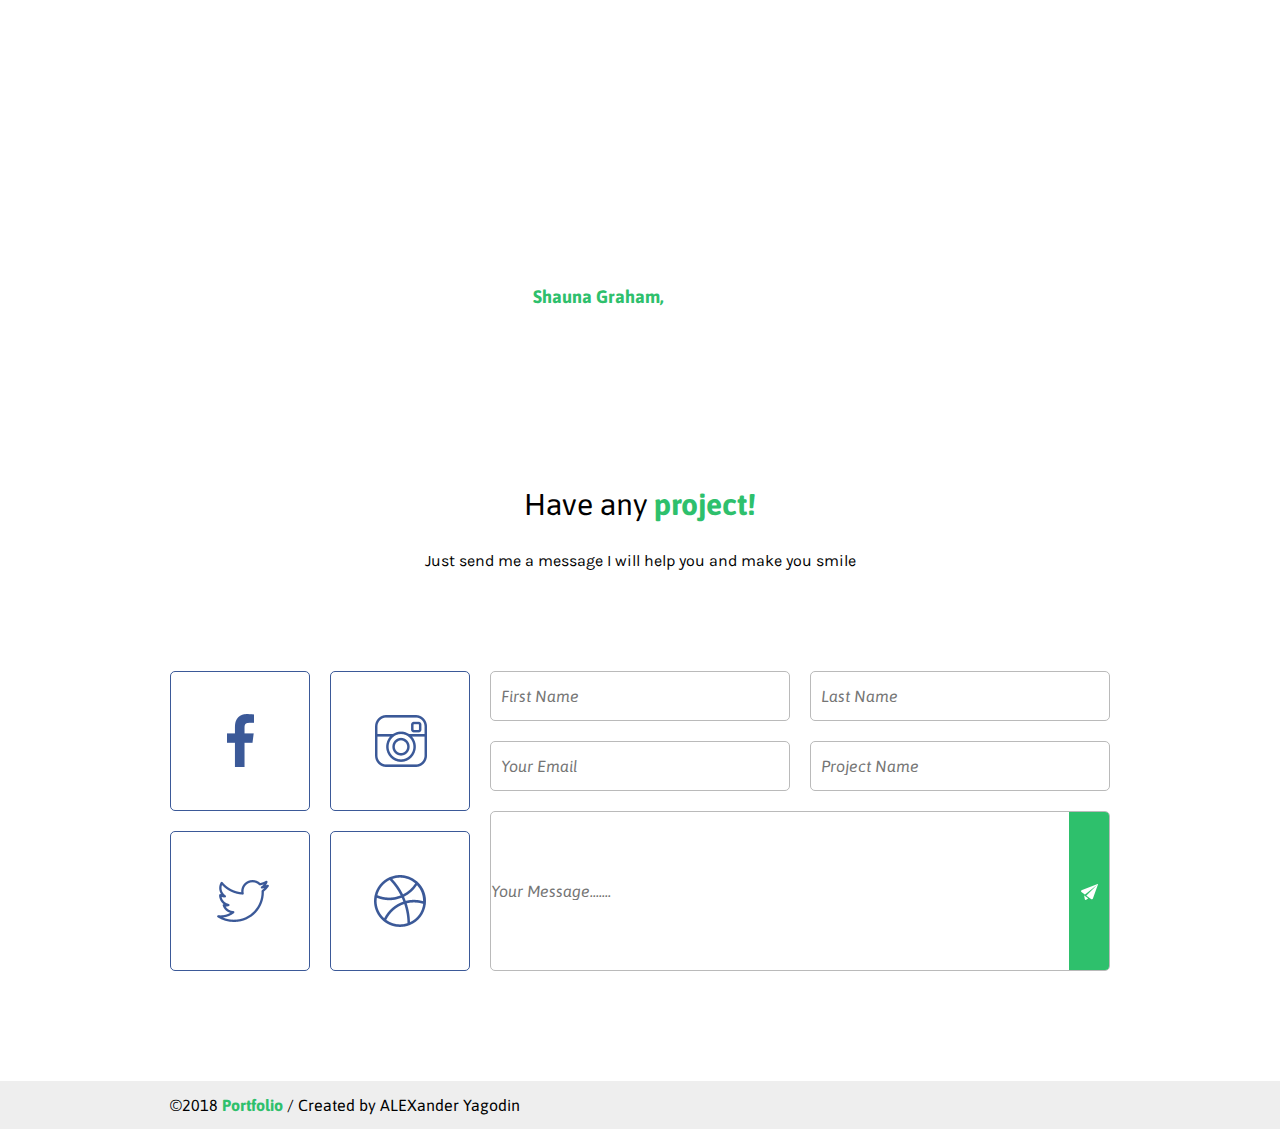
==== commit 1402d228: "new modyfications" ====
--- a/index.html
+++ b/index.html
@@ -2,7 +2,7 @@
 <html>
 <head>
 	<meta charset="UTF-8">
-	<link rel="stylesheet" href="style.css" media="all">
+	<link rel="stylesheet" href="css/style.css" media="all">
 	<link href='https://fonts.googleapis.com/css?family=Asap' rel='stylesheet' type='text/css'>
 	<link href='https://fonts.googleapis.com/css?family=Karla:400,400italic,700,700italic' rel='stylesheet' type='text/css'>
 	<meta name="viewport" content="width=device-width, initial-scale=1.0">
@@ -15,7 +15,6 @@
 				<a href="index.html">
 					<span><b>se</b>folio</span>
 				</a>
-
 			</div>
 			<div class="salutation">
 				<input type="radio" name="tabs" id="tab-1" checked>
@@ -39,25 +38,25 @@
 			<i class="btn-drop-menu vip"></i>
 			<div class="menu">
 				<div class="btn-menu design">
-					<a href="#">
+					<a href="#block-1" >
 						<span class="title">.UI/UX Design</span>
 						<span class="read-more">Read more</span>
 					</a>
 				</div>
 				<div class="btn-menu identiny">
-					<a href="#">
+					<a href="#block-2">
 						<span class="title">.Branding Identity</span>
 						<span class="read-more">Read more</span>
 					</a>
 				</div>
 				<div class="btn-menu idea">
-					<a href="#">
+					<a href="#block-3">
 						<span class="title">.Creative Idea</span>
 						<span class="read-more">Read more</span>
 					</a>
 				</div>
 				<div class="btn-menu photography">
-					<a href="#">
+					<a href="#block-4">
 						<span class="title">.Photography</span>
 						<span class="read-more">Read more</span>
 					</a>
@@ -65,11 +64,18 @@
 			</div>
 		</div>
 	</div>
-	<div class="wrap-1300">
+
+	<!-- Greeting -->
+
+	<div id="block-1" class="wrap-1300">
 		<div class="about">
 			<div class="text-about">
 				<h2>Hi! I’m <b>ALEX</b></h2>
-				<div>Lorem ipsum dolor sit amet, consectetur adipisicing elit, sed do eiusmod tempor incididunt ut labore et dolore magna aliqua. Ut enim ad minim veniam, quis nostrud exercitation ullamco laboris nisi ut aliquip ex ea commodo consequat. Duis aute irure dolor in reprehenderit in voluptate velit esse cillum dolore eu fugiat nulla pariatur. Excepteur sint occaecat cupidatat non proident, sunt in culpa qui officia deserunt mollit anim id est laborum. Sed ut perspiciatis.</div>
+				<div>Lorem ipsum dolor sit amet, consectetur adipisicing elit, sed do eiusmod tempor incididunt ut labore et dolore magna aliqua.
+					 Ut enim ad minim veniam, quis nostrud exercitation ullamco laboris nisi ut aliquip ex ea commodo consequat.
+					 Duis aute irure dolor in reprehenderit in voluptate velit esse cillum dolore eu fugiat nulla pariatur.
+					 Excepteur sint occaecat cupidatat non proident, sunt in culpa qui officia deserunt mollit anim id est laborum.
+					 Sed ut perspiciatis.</div>
 				<a href="my-work.html" class="button">My Work</a>
 				<a href="hire-me.html" class="button">Hire Me</a>
 			</div>
@@ -77,7 +83,11 @@
 				<img src="img/autor.png" alt="autor">
 			</div>
 		</div>
-		<div class="container-3 wrap-960">
+
+
+<!-- My servicess -->
+
+		<div id="block-2" class="container-3 wrap-960">
 			<div class="servicess">
 				<h2>My <b>Servicess</b></h2>
 				<span>Showcase services in a spacious &amp; clean manner</span>
@@ -101,21 +111,98 @@
 				</div>
 			</div>
 		</div>
+	</div>
+
+
+<!-- Tecnology -->
+
 		<div class="container-4 wrap-1300">
 			<div class="skills-slider">
 				<h4>Some awesome companies we've had the pleasure to work with</h4>
 				<a href="#" class="btn-left"></a>
-				<a href="#" class="envato"></a>
-				<a href="#" class="epils"></a>
-				<a href="#" class="less"></a>
-				<a href="#" class="jquery"></a>
-				<a href="#" class="sass"></a>
+				<a href="#" class="skills-logo envato"></a>
+				<a href="#" class="skills-logo epils"></a>
+				<a href="#" class="skills-logo less"></a>
+				<a href="#" class="skills-logo jquery"></a>
+				<a href="#" class="skills-logo sass"></a>
 				<a href="#" class="btn-right"></a>
 			</div>
 		</div>
-	</div>
+
+<!-- Portfolio -->
+
+	<div id="block-3" class="works">
+		<div class="my-work-960">
+
+			<div class="my-work-head">
+				<div>Check out some of my <p><b>latest</b> and <b>greatest</b> projects</p></div>
+				<span>Lorem ipsum dolor sit amet, consectetur adipisicing elit, sed do eiusmod tempor incididunt ut labore et dolore magna aliqua.
+					Ut enim ad minim veniam, quis nostrud </span>
+			</div>
+
+			<div class="wrap-work">
+				<a href="#" class="my-work">
+					<div><img src="img/example-1.png" alt="Work-1"/></div>
+						<span>OneTitle Logo Branding</span>
+				</a>
+				<a href="#" class="my-work">
+					<div><img src="img/example-2.png" alt="Work-2"/></div>
+					<span>OneTitle Full Branding</span>
+				</a>
+				<a href="#" class="my-work">
+					<div><img src="img/example-3.png" alt="Work-3"/></div>
+					<span>Splash Wines Branding</span>
+				</a>
+				<a href="#" class="my-work">
+					<div><img src="img/example-4.png" alt="Work-4"/></div>
+					<span>Beautifull World</span>
+				</a>
+				<a href="#" class="my-work">
+					<div><img src="img/example-5.png" alt="Work-5"/></div>
+					<span>Personal Web Design</span>
+				</a>
+				<a href="#" class="my-work">
+					<div><img src="img/example-6.png" alt="Work-6"/></div>
+					<span>Business Plan Design</span>
+				</a>
+			</div>
+		</div>
+
+		<div class="quote">
+			<div>“Loved the graphics very much and so happy I found this very talented designer.
+			He pays attention to detail and prompt. Work we delivered before deadline. ”
+			<p><b>Shauna Graham,</b> Alo Group</p>
+		</div>
+		</div>
+
+	</div>
+
+<!-- Contacts -->
+
+	<div id="block-4" class="inputs">
+		<div class="messadge">
+			<span>Have any <b>project!</b></span>
+			<p>Just send me a message I will help you and make you smile</p>
+		</div>
+		<div class="networks">
+			<a href="https://www.facebook.com/alexandr.yagodin.7" class="face-book"></a>
+			<a href="https://www.instagram.com/alexandr_yagodin/?hl=ru" class="instagram"></a>
+			<a href="https://www.twitter.com" class="twitter"></a>
+			<a href="#" class="world"></a>
+		</div>
+		<form action="send" id="messedge">
+			<input class="inp-short" type="text" name="first-name" id="f-name" placeholder="First Name">
+			<input class="inp-short" type="text" name="last-name" id="l-name" placeholder="Last Name">
+			<input class="inp-short" type="text" name="your-email" id="y-email" placeholder="Your Email">
+			<input class="inp-short" type="text" name="project-name" id="p-name" placeholder="Project Name">
+			<div><input class="inp-long" type="text" name="your-messadge" id="y-messadge" placeholder="Your Message......."></div>
+		</form>
+	</div>
+
+
+
 	<footer>
-		<div>©2018<b>Portfolio</b>/Created by ALEXander Yagodin<b></b></div>
+		<div>©2018<b> Portfolio </b>/ Created by ALEXander Yagodin<b></b></div>
 	</footer>
 </body>
 </html>
--- a/css/style.css
+++ b/css/style.css
@@ -0,0 +1,1012 @@
+* {
+	padding: 0;
+	margin: 0;
+	box-sizing:border-box;
+}
+body {
+	font-family: 'Asap';
+}
+.header {
+	position: relative;
+	width: 100%;
+	min-width: 320px;
+	height: 157px;
+	background: url(../img/header.png) no-repeat;
+	background-size: 100%;
+}
+.head {
+	width: 100%;
+	padding: 0 10px;
+	min-width: 320px;
+	margin: auto;
+}
+.logo {
+	width: 100%;
+	float: left;
+	margin-top: 10px;
+}
+.logo a {
+	text-decoration: none;
+	text-transform: uppercase;
+	font-family: "Asap";
+	font-size: 28px;
+	color: #FFF;
+}
+.logo a span {
+	float: left;
+}
+.logo a span b {
+	color: #2dbf6b;
+}
+.salutation {
+	float: left;
+	width: 100%;
+	padding: 20px 0px;
+	height: 115px;
+}
+.for-tab-2, .for-tab-3 {
+	display: none;
+}
+.for-tab-1 {
+	display: table;
+}
+.text {
+	float: left;
+	margin: 0 10px;
+	color: #fff;
+	font-family: "Karla";
+	font-size: 14px;
+	text-shadow: 2px 2px 2px #000;
+}
+.salutation input {
+	display: none;
+}
+.salutation label {
+	display: none;
+}
+.btn-drop-menu {
+	position: absolute;
+	width: 52px;
+	height: 52px;
+    margin: 18px 0 0 -58px;
+	background: url(../img/sprite.png) no-repeat -208px -2px;
+	border: 1px solid #fff;
+	border-radius: 4px;
+}
+.vip:hover {
+	background-color: #2dbf6b;
+	cursor: pointer;
+}
+.vip:hover ~ div.menu {
+	display: table;
+}
+.menu {
+	display: none;
+	position: relative;
+	top: 0;
+	width: 100%;
+	padding-top: 10px;
+}
+.btn-menu {
+	height: 30px;
+	background-color: #2dbf6b;
+	margin: 2px 0;
+	padding: 7px 0;
+	border-radius: 4px;
+	text-align: center;
+}
+.btn-menu a {
+	text-decoration: none;
+	color: #fff;
+}
+.btn-menu a .read-more {
+	display: none;
+}
+.about {
+	float: left;
+	width: 100%;
+	min-width: 320px;
+	background: url(../img/autor-fon.png) no-repeat;
+}
+.text-about {
+	width: 100%;
+	padding: 0 10px;
+	float: left;
+}
+.text-about h2 {
+	float: left;
+	width: 100%;
+	padding: 5px 0;
+	color: #191919;
+	font-family: "Asap";
+	font-size: 30px;
+	font-weight: normal;
+}
+.text-about div {
+	display: block;
+	color: #3f3f3f;
+	font-family: "Karla";
+	font-size: 14px;
+}
+.button {
+	float: left;
+	width: 48%;
+	height: 30px;
+	margin: 3% 1%;
+	border: 1px solid #2ec06c;
+	border-radius: 3px;
+	text-decoration: none;
+	color: #2ec06c;
+	font-family: "Asap";
+	font-size: 18px;
+	text-align: center;
+	padding: 4px;
+}
+.button:hover {
+	background-color: #2ec06c;
+	color: #fff;
+	border-radius: 6px;
+}
+.foto-about {
+	float: left;
+	width: 100%;
+}
+.foto-about img {
+	width: 100%;
+}
+.container-3 {
+	background-color: #FFF;
+	width: 100%;
+	min-width: 320px;
+}
+.servicess {
+	width: 100%;
+	margin: auto;
+	text-align: center;
+}
+.servicess h2 {
+	display: block;
+	margin: 4px 0;
+	font-weight: normal;
+	font-family: "Asap";
+	font-size: 20px;
+}
+.servicess span {
+	font-family: "Asap";
+	font-size: 12px;
+}
+.skill {
+	padding: 10px 10px 10px 10px;
+}
+.skill h3 {
+	font-family: "Asap";
+	font-size: 16px;
+}
+.skill p {
+	font-family: "Karla";
+	font-size: 12px;
+}
+.skill h3, .skill p {
+	margin-left: 42px;
+}
+.development::before {
+	content: "";
+	float: left;
+	width: 33px;
+	height: 33px;
+	background: url(../../img/sprite.png) no-repeat -260px 0;
+}
+.w-design::before {
+	content: "";
+	float: left;
+	width: 33px;
+	height: 33px;
+	background: url(../img/sprite.png) no-repeat -293px 0;
+}
+.construction::before {
+	content: "";
+	float: left;
+	width: 33px;
+	height: 33px;
+	background: url(../img/sprite.png) no-repeat -326px 0;
+}
+.solutions::before {
+	content: "";
+	float: left;
+	width: 33px;
+	height: 33px;
+	background: url(../img/sprite.png) no-repeat -359px 0;
+}
+.container-4 {
+	width: 100%;
+	min-width: 320px;
+	height: 336px;
+	margin-top: 20px;
+	background: url(../img/fog.png) no-repeat;
+	background-size: auto 100%;
+}
+.skills-slider h4 {
+	display: block;
+	width: 100%;
+	height: 56px;
+	padding: 18px 0;
+	text-align: center;
+	color: #fff;
+	font-family: "Asap";
+	font-size: 11px;
+	font-weight: 100;
+}
+.skills-slider a {
+	display: block;
+	margin-bottom: 2px;
+}
+.skills-logo {
+	height: 52px;
+}
+.envato {
+	width: 165px;
+	left: 0;
+	margin-left: 10px;
+	background: url(../img/sprite-skills.png) no-repeat -32px 0;
+}
+.epils {
+	width: 151px;
+	left: 25%;
+	margin-left: -55px;
+	background: url(../img/sprite-skills.png) no-repeat -239px 0;
+}
+.less {
+	width: 86px;
+	left: 50%;
+	margin-left: -43px;
+	background: url(../img/sprite-skills.png) no-repeat -438px 0;
+}
+.jquery {
+	width: 143px;
+	left: 75%;
+	margin-left: -91px;
+	background: url(../img/sprite-skills.png) no-repeat -573px 0;
+}
+.sass {
+	width: 64px;
+	left: 100%;
+	margin-left: -74px;
+	background: url(../img/sprite-skills.png) no-repeat -766px 0;
+}
+footer {
+	clear: both;
+	float: left;
+	width: 100%;
+	height: 48px;
+	margin-top: 10px;
+	background-color: #eee;
+	font-size: 16px;
+}
+footer div {
+	width: 960px;
+	margin: auto;
+	padding: 15px 0 0 10px;
+}
+footer div b {
+	color: #2EC06C;
+}
+.works {
+	min-width: 320px;
+	margin: auto;
+}
+.my-work-960 a {
+	text-decoration: none;
+}
+.my-work-head {
+	float: left;
+	width: 100%;
+	padding: 0 10px 0;
+	color: #656565;
+	font-family: "Karla";
+	font-size: 12px;
+	text-align: center;
+	margin-bottom: 10px;
+}
+.my-work-head div {
+	font-family: "Asap";
+	font-size: 18px;
+	padding: 10px 0;
+	font-weight: normal;
+}
+.my-work-head b {
+	color: #2EC06C;
+}
+.wrap-work {
+	position: relative;
+	left: 50%;
+	margin-left: -160px;
+	width: 300px;
+	height: 100%;
+}
+.my-work {
+	display: inline-block;
+	width: 300px;
+	height: 320px;
+	margin: 8px 8px;
+	background-color: #eee;
+	border-radius: 0 0 10px 10px;
+}
+.my-work div {
+	width: 300px;
+	height: 250px;
+}
+.my-work img {
+	display: block;
+	width: 100%;
+	height: 250px;
+}
+.my-work span {
+	display: block;
+	text-align: center;
+	padding-top: 25px;
+	color: #1f1f1f;
+	font-family: "Asap";
+	font-size: 20px;
+}
+.my-work:hover img {
+	opacity: .25;
+}
+.my-work:hover div {
+	background: #2EC06C;
+}
+.my-work:hover div::before {
+	content: "";
+	position: absolute;
+	width: 150px;
+	height: 50px;
+	margin: 100px 0 0 75px;
+	background: url(../img/full.png) no-repeat;
+}
+.quote {
+	/* float: left; */
+	width: 100%;
+	height: 76px;
+	margin: auto;
+	padding-top: 10px;
+	text-align: center;
+	font-family: "Asap";
+	font-size: 12px;
+	background: url(../img/fog.png) no-repeat;
+	background-size: 100%;
+	color: #fff;
+}
+.quote b {
+	padding-top: 10px;
+	color: #2EC06C;
+}
+.inputs {
+	/* float: left; */
+	min-width: 320px;
+}
+.messadge {
+	float: left;
+	width: 100%;
+	margin: 10px 0;
+	text-align: center;
+	font-family: "Karla";
+	font-size: 14px;
+}
+.messadge span {
+	font-size: 18px;
+	font-family: "Asap";
+	margin-bottom: 10px;
+}
+.messadge span b {
+	color: #2EC06C;
+}
+.networks {
+	display: none;
+	width: 320px;
+}
+.networks a {
+	float: left;
+	width: 140px;
+	height: 140px;
+	margin: 10px;
+	border: 1px solid #3B5998;
+	border-radius: 5px;
+}
+.networks a:hover {
+	background-color: #FF0084;
+	border: none;
+}
+.face-book {
+	background: url(../img/sprite.png) no-repeat -2px -106px;
+}
+.twitter {
+	background: url(../img/sprite.png) no-repeat -139px -106px;
+}
+.instagram {
+	background: url(../img/sprite.png) no-repeat -282px -106px;
+}
+.world {
+	background: url(../img/sprite.png) no-repeat -423px -106px;
+}
+form {
+	padding: 10px;
+	max-width: 640px;
+}
+input {
+    outline:none;
+}
+.inp-short {
+	float: left;
+	width: 100%;
+	height: 36px;
+	margin: 2px 0;
+	border: 1px solid #bababa;
+	border-radius: 5px;
+	font-size: 16px;
+	font-style: italic;
+	font-family: "Asap";
+	color: #656565;
+	text-indent: 10px;
+}
+.inp-short:hover {
+	border-color: #2ec06c;
+}
+.inp-long {
+	position: relative;
+	width: 100%;
+	height: 160px;
+	margin: 2px 0;
+	border: 1px solid #bababa;
+	border-radius: 5px;
+	font-size: 16px;
+	font-style: italic;
+	font-family: "Asap";
+	color: #656565;
+}
+.inp-long:hover {
+	border-color: #2ec06c;
+}
+form div::after {
+	content: "";
+	position: absolute;
+	margin: 3px 0 0 -41px;
+	background: url(../img/button.png) no-repeat;
+	width: 40px;
+	height: 158px;
+	border-radius: 0 4px 4px 0;
+	cursor: pointer;
+}
+@media screen and (min-width: 321px) {
+	.text {
+		font-size: 5vw;
+	}
+}
+@media screen and (min-width: 480px) {
+	.header {
+		height: 200px;
+	}
+	.salutation {
+		height: 158px;
+	}
+	.menu {
+		padding-top: 10px;
+	}
+	.btn-menu {
+		float: left;
+		width: 49%;
+		margin: 2px 2px;
+	}
+	.servicess h2 {
+		font-size: 24px;
+	}
+	.servicess span {
+		font-size: 14px;
+	}
+	.skill {
+		width: 49%;
+		float: left;
+		margin: .5%;
+	}
+	.skill p {
+		font-size: 14px;
+	}
+	.skills-slider h4 {
+		font-size: 14px;
+	}
+}
+@media screen and (min-width: 640px) {
+	.inputs {
+		width: 640px;
+		position: relative;
+		left: 50%;
+		margin-left: -320px;
+	}
+	.messadge {
+		width: 640px;
+		font-size: 16px;
+		margin: 20px 0;
+
+	}
+	.messadge span {
+		font-size: 24px;
+	}
+	.messadge p {
+		line-height: 1.5;
+	}
+	.inp-short {
+		width: 300px;
+		height: 50px;
+		margin: 10px;
+	}
+	.inp-long {
+		width: 620px;
+		margin: 10px;
+	}
+	form {
+		padding: 0;
+		width: 640px;
+	}
+	form div::after {
+		margin: 11px 0 0 -51px;
+	}
+}
+@media screen and (min-width: 720px) {
+	.header {
+		width: 100%;
+		height: 340px;
+	}
+	.text {
+		font-size: 34px;
+	}
+	.menu {
+		display: table;
+	}
+	.btn-drop-menu {
+		display: none;
+	}
+	.salutation {
+		height: 110px;
+	}
+	.text {
+		text-shadow: none;
+	}
+	.btn-menu {
+		display: table;
+		float: left;
+		padding: 0;
+		margin: 0 10px;
+		width: 22%;
+		height: 40%;
+		background: none;
+		border-radius: 0;
+	}
+	.btn-menu a {
+		text-decoration: none;
+		color: #fff;
+	}
+	.btn-menu a .title {
+		display: block;
+		padding-top: 106px;
+		font-family: "Karla";
+		font-size: 16px;
+		text-align: center;
+	}
+	.btn-menu a .read-more {
+		display: none;
+		text-align: center;
+		padding: 6px 0;
+		background-color: #27AE60;
+		font-family: "Karla";
+		font-size: 16px;
+	}
+	.design .title::before {
+		content: "";
+		position: absolute;
+		margin: -62px 0 0 23px;
+		background: url(../img/sprite.png) no-repeat 0 0;
+		width: 52px;
+		height: 52px;
+		border: 1px solid #fff;
+		border-radius: 4px;
+	}
+	.identiny .title::before {
+		content: "";
+		position: absolute;
+		margin: -62px 0 0 39px;
+		background: url(../img/sprite.png) no-repeat -52px 0;
+		width: 52px;
+		height: 52px;
+		border: 1px solid #fff;
+		border-radius: 4px;
+	}
+	.idea .title::before {
+		content: "";
+		position: absolute;
+		margin: -62px 0 0 23px;
+		background: url(../img/sprite.png) no-repeat -104px 0;
+		width: 52px;
+		height: 52px;
+		border: 1px solid #fff;
+		border-radius: 4px;
+	}
+	.photography .title::before {
+		content: "";
+		position: absolute;
+		margin: -62px 0 0 21px;
+		background: url(../img/sprite.png) no-repeat -156px 0;
+		width: 52px;
+		height: 52px;
+		border: 1px solid #fff;
+		border-radius: 4px;
+	}
+	.btn-menu:hover {
+		background-color: #2dbf6b;
+	}
+	.btn-menu:hover .title {
+		padding: 86px 0 20px;
+	}
+	.btn-menu:hover .read-more {
+		display: block;
+	}
+	.text-about {
+		width: 50%;
+		height: 285px;
+	}
+	.text-about div {
+		height: 214px;
+	}
+	.foto-about {
+		float: right;
+		width: 50%;
+		height: 285px;
+	}
+	.foto-about img {
+		height: 100%;
+	}
+	.servicess h2 {
+		font-size: 30px;
+	}
+	.servicess span {
+		font-size: 18px;
+	}
+	.skills-slider h4 {
+		font-size: 18px;
+	}
+	.my-work-head {
+		margin: 20px 0;
+		font-size: 14px;
+	}
+	.my-work-head div {
+		font-family: "Asap";
+		font-size: 24px;
+		padding-bottom: 20px;
+	}
+	.wrap-work {
+		width: 640px;
+		margin-left: -320px;
+	}
+	.quote {
+		height: 124px;
+		font-size: 18px;
+		padding-top: 20px;
+	}
+	.quote p {
+		margin-top: 20px;
+	}
+}
+@media screen and (min-width: 960px) {
+	.header {
+		width: 1300px;
+		height: 638px;
+		margin-left: -650px;
+		left: 50%;
+		background: url(../img/header-fog.png) no-repeat;
+	}
+	.header:hover {
+		background: url(../img/header.png) no-repeat;
+	}
+	.head {
+		width: 960px;
+		padding: 0;
+	}
+	.logo {
+		float: left;
+		width: 960px;
+		height: 77px;
+		margin: 21px 10px 0;
+	}
+	.logo a span {
+		margin: 12px 0 0 -2px;
+	}
+	.btn-drop-menu {
+		display: none;
+	}
+	.salutation {
+		padding: 70px 0px;
+		width: 960px;
+		height: 228px;
+	}
+	.for-tab-1 {
+		display: none;
+	}
+	.text {
+		font-size: 40px;
+	}
+	.labels {
+		float: right;
+		padding: 25px 0;
+	}
+	.labels label {
+		display: block;
+		width: 10px;
+		height: 10px;
+		margin: 5px 14px 0 0;
+		border-radius: 5px;
+		background-color: #4c4c4c;
+	}
+	.labels label:hover {
+		background-color: #9D9D9D;
+		cursor: pointer;
+	}
+	#tab-1:checked ~ .for-tab-1,
+	#tab-2:checked ~ .for-tab-2,
+	#tab-3:checked ~ .for-tab-3 {
+	    display: table;
+	}
+	#tab-1:checked ~ .labels .label-1,
+	#tab-2:checked ~ .labels .label-2,
+	#tab-3:checked ~ .labels .label-3 {
+	    background-color: #fff;
+	}
+	.btn-menu {
+		width: 220px;
+	}
+	.btn-menu a .title {
+		padding-top: 136px;
+		font-size: 24px;
+	}
+	.btn-menu a .read-more {
+		display: none;
+		padding: 13px 0;
+		font-size: 18px;
+	}
+	.design .title::before {
+		margin: -78px 0 0 48px;
+		background: url(../img/sprite.png) no-repeat 0 0;
+	}
+	.identiny .title::before {
+		margin: -78px 0 0 72px;
+		background: url(../img/sprite.png) no-repeat -52px 0;
+	}
+	.idea .title::before {
+		margin: -78px 0 0 47px;
+		background: url(../img/sprite.png) no-repeat -104px 0;
+	}
+	.photography .title::before {
+		margin: -78px 0 0 45px;
+		background: url(../img/sprite.png) no-repeat -156px 0;
+	}
+	.btn-menu:hover {
+		background-color: #2dbf6b;
+	}
+	.btn-menu:hover .title {
+		padding: 106px 0 36px;
+	}
+	.btn-menu:hover .read-more {
+		display: block;
+	}
+	.wrap-1300 {
+		position: relative;
+		left: 50%;
+		width: 1300px;
+		height: 1113px;
+		margin-left: -650px;
+		background: #fff;
+	}
+	.text-about {
+		height: 583px;
+		padding: 88px 10px 0 178px;
+	}
+	.text h2 {
+		display: block;
+		height: 80px;
+		padding-bottom: 50px;
+	}
+	.text-about div {
+		font-size: 16px;
+		height: 320px;
+		line-height: 2;
+	}
+	.button {
+		width: 200px;
+		height: 60px;
+		margin: 14px 31px 0 0;
+		border-radius: 5px;
+		font-size: 18px;
+		padding: 18px;
+	}
+	.button:hover {
+		border-radius: 25px;
+	}
+	.foto-about {
+		width: 640px;
+		height: 583px;
+		background: url(../img/autor-top.png) no-repeat;
+	}
+	.foto-about img {
+		display: none;
+	}
+	.wrap-960 {
+		float: left;
+		width: 960px;
+		margin: 0 170px;
+	}
+	.servicess {
+		float: left;
+		width: 100%;
+		padding: 48px 0 48px;
+	}
+	.servicess h2 {
+		padding-bottom: 12px;
+	}
+	.skill {
+		width: 460px;
+		margin: 10px 10px;
+	}
+	.skill h3 {
+		font-size: 20px;
+		font-weight: bold;
+	}
+	.skill p {
+		line-height: 1.5;
+	}
+	.skill h3, .skill p {
+		width: 320px;
+		padding: 0 10px;
+	}
+	.container-4 {
+		position: relative;
+		height: 350px;
+		margin-top: 92px;
+		background: url(../img/skills-fog.png) no-repeat;
+		background-size: 100%;
+	}
+	.container-4:hover {
+		background: url(../img/skills.png) no-repeat;
+	}
+	.skills-slider {
+		width: 960px;
+		margin: auto;
+		padding-top: 76px;
+	}
+	.skills-slider h4 {
+		height: 0;
+		padding: 0 0 83px;
+	}
+	.skills-slider a {
+		position: static;
+		float: left;
+		height: 52px;
+	}
+	.skills-slider a:hover {
+		opacity: 0.75;
+	}
+	.btn-left {
+		width: 16px;
+		margin: 0 10px 0 52px;
+		background: url(../img/sprite-skills.png) no-repeat 0 0;
+	}
+	.envato {
+		width: 165px;
+		margin: 0 20px 0 0;
+	}
+	.epils {
+		width: 151px;
+		margin: 0 48px 0 0;
+	}
+	.less {
+		width: 86px;
+		margin: 0 48px 0 0;
+	}
+	.jquery {
+		width: 143px;
+		margin: 0 50px 0 0;
+	}
+	.sass {
+		width: 64px;
+		margin: 0 10px 0 0;
+	}
+	.btn-right {
+		width: 18px;
+		margin-right: 20px;
+		background: url(../img/sprite-skills.png) no-repeat -840px 0;
+	}
+	.works {
+		max-width: 1300px;
+		position: relative;
+		left: 50%;
+		margin-left: -650px;
+	}
+	.my-work-960 {
+		width: 960px;
+		margin: auto;
+	}
+	.my-work-head {
+		margin: 64px 0 64px;
+		font-size: 16px;
+		line-height: 2;
+		padding: 0 90px;
+
+	}
+	.my-work-head div {
+		font-family: "Asap";
+		font-size: 30px;
+		padding-bottom: 40px;
+		line-height: 1.4;
+	}
+	.wrap-work {
+		width: 960px;
+		margin-left: -480px;
+	}
+	.my-work {
+		margin-bottom: 16px;
+	}
+	.quote {
+		width: 1300px;
+		height: 300px;
+		font-size: 18px;
+		margin-top: 80px;
+		padding-top: 100px;
+		line-height: 2;
+		background: url(../img/citations-fog.png) no-repeat;
+	}
+	.quote:hover {
+		background: url(../img/citations.png) no-repeat;
+	}
+	.quote div {
+		width: 960px;
+		margin: auto;
+	}
+	.quote p {
+		margin-top: 20px;
+	}
+	footer {
+		margin-top: 100px;
+	}
+	.networks {
+		display: table;
+	}
+	.inputs {
+		width: 960px;
+		margin-left: -480px;
+	}
+	.messadge {
+		width: 960px;
+		margin: 100px 0 60px;
+	}
+	.messadge span {
+		font-size: 30px;
+	}
+	.messadge p {
+		line-height: 5;
+	}
+	.networks {
+		float: left;
+	}
+	.inp-short {
+		width: 300px;
+		height: 50px;
+		margin: 10px;
+	}
+	.inp-long {
+		width: 620px;
+		margin: 10px;
+	}
+	form {
+		float: right;
+		padding: 0;
+		width: 640px;
+	}
+	form div::after {
+		margin: 11px 0 0 -51px;
+	}
+}
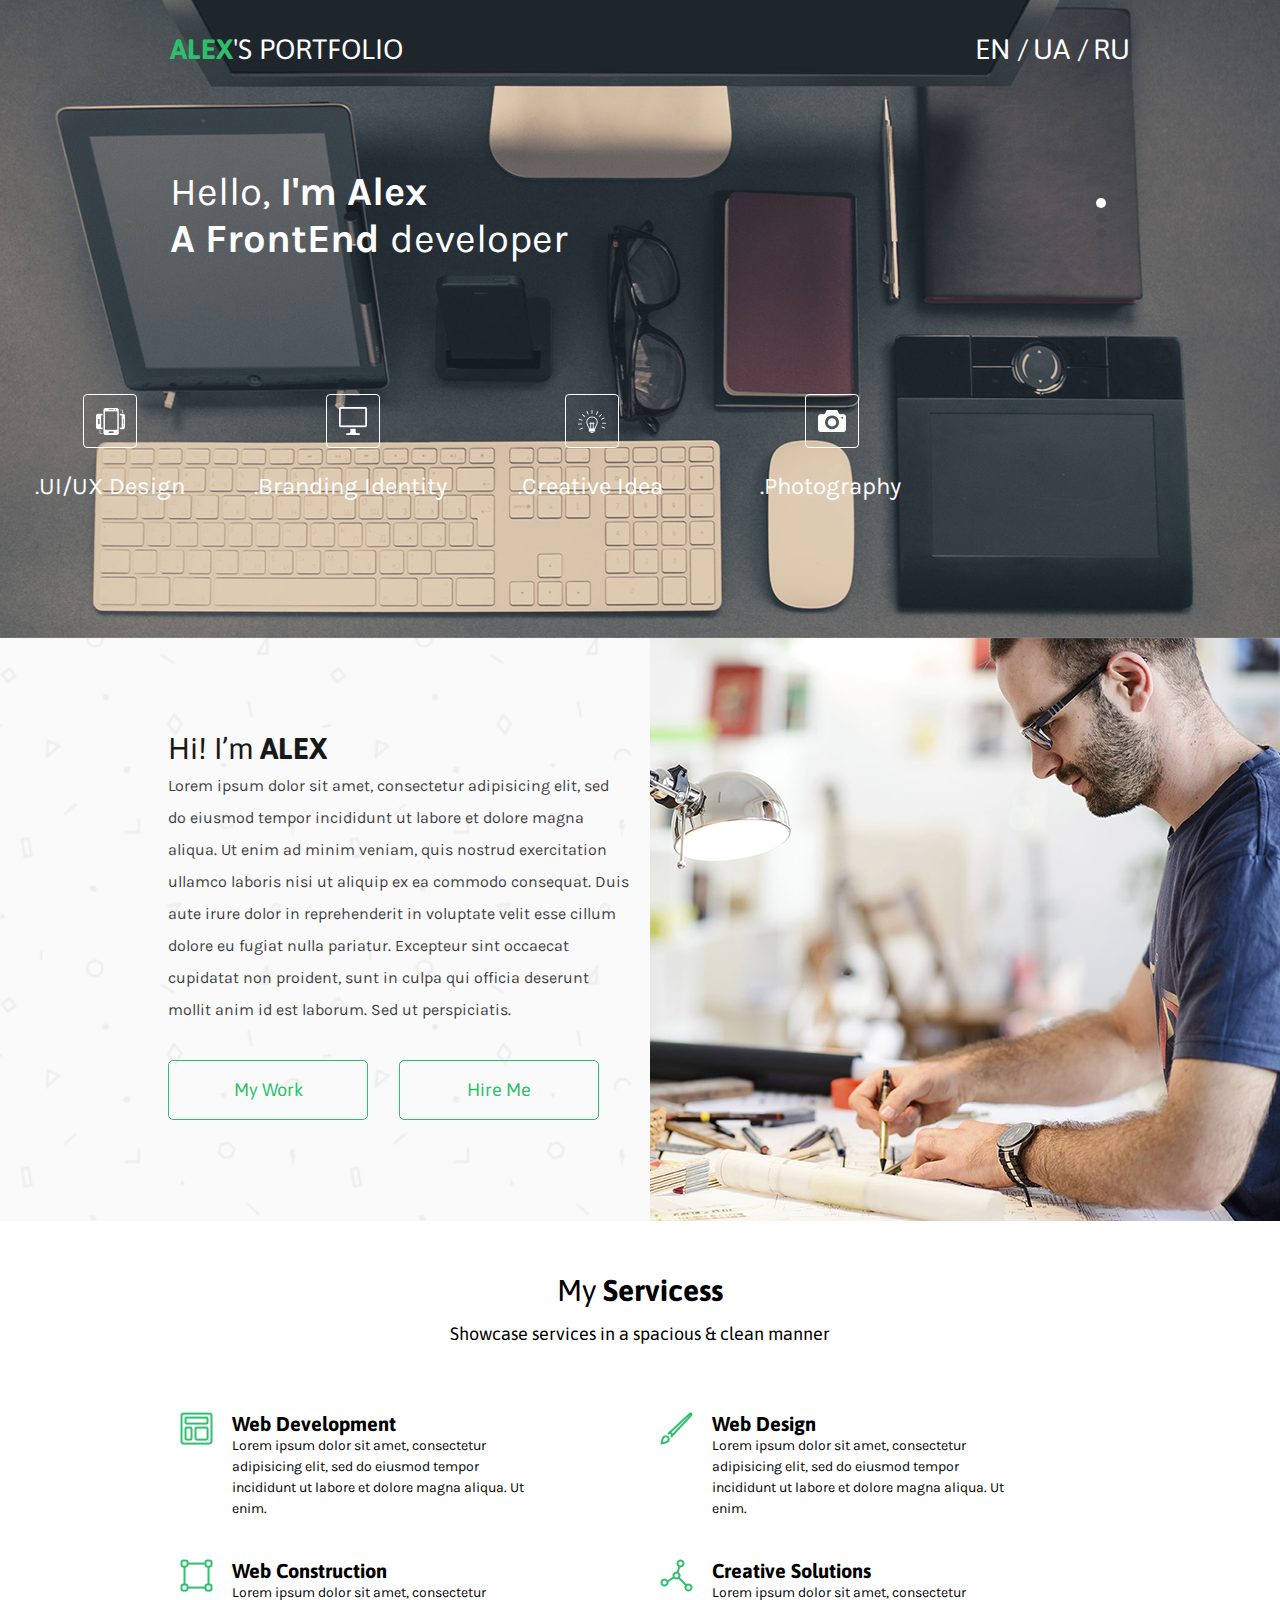
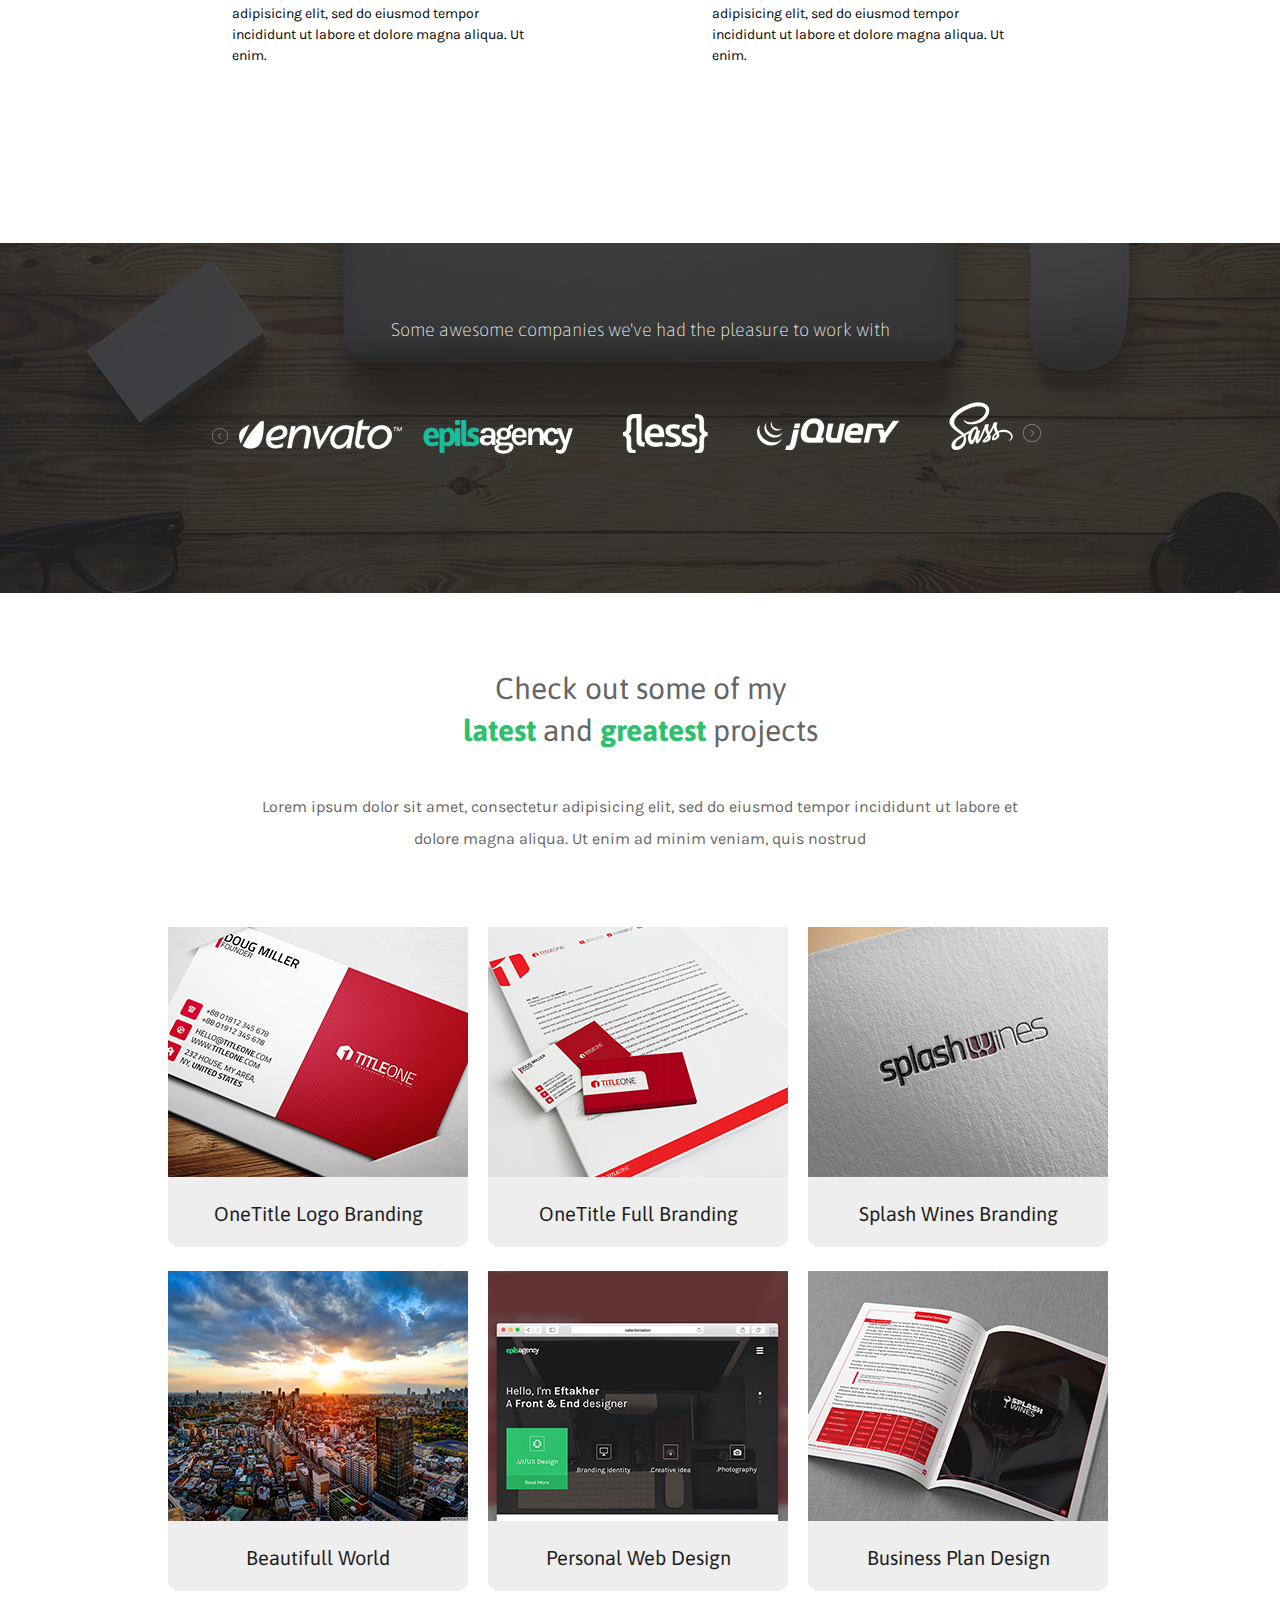
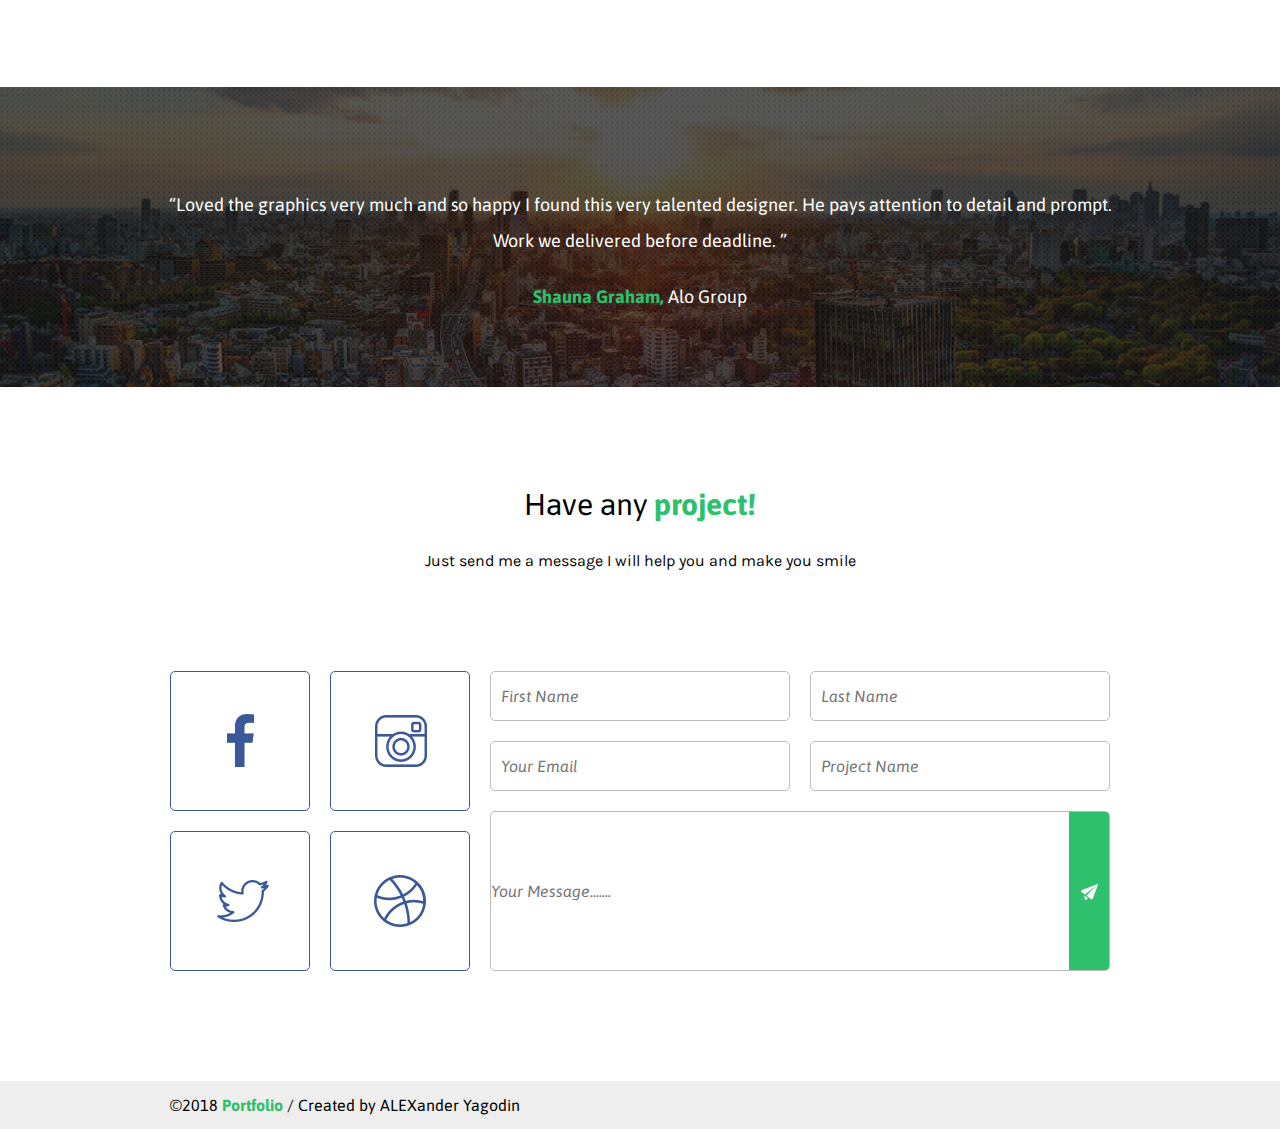
==== commit 0a8d453d: "language" ====
--- a/index.html
+++ b/index.html
@@ -1,208 +1,201 @@
 <!DOCTYPE html>
 <html>
-<head>
-	<meta charset="UTF-8">
-	<link rel="stylesheet" href="css/style.css" media="all">
-	<link href='https://fonts.googleapis.com/css?family=Asap' rel='stylesheet' type='text/css'>
-	<link href='https://fonts.googleapis.com/css?family=Karla:400,400italic,700,700italic' rel='stylesheet' type='text/css'>
-	<meta name="viewport" content="width=device-width, initial-scale=1.0">
-	<title>ALEX portfolio</title>
-</head>
-<body>
-	<div class="header">
-		<div class="head">
-			<div class="logo">
-				<a href="index.html">
-					<span><b>se</b>folio</span>
-				</a>
-			</div>
-			<div class="salutation">
-				<input type="radio" name="tabs" id="tab-1" checked>
-				<input type="radio" name="tabs" id="tab-2">
-				<input type="radio" name="tabs" id="tab-3">
-				<div class="labels">
-					<label class="label-1" for="tab-1"></label>
-					<label class="label-2" for="tab-2"></label>
-					<label class="label-3" for="tab-3"></label>
-				</div>
-				<div class="text for-tab-1">Hello,<b> I'm Alex</b>
-					<p><b>A FrontEnd</b> developer</p>
-				</div>
-				<div class="text for-tab-2">I <b>glad to see you</b>
-					<p>on my folio website</p>
-				</div>
-				<div class="text for-tab-3">I hope that <b>I can be</b>
-					<p><b>useful</b> to you</p>
-				</div>
-			</div>
-			<i class="btn-drop-menu vip"></i>
-			<div class="menu">
-				<div class="btn-menu design">
-					<a href="#block-1" >
-						<span class="title">.UI/UX Design</span>
-						<span class="read-more">Read more</span>
-					</a>
-				</div>
-				<div class="btn-menu identiny">
-					<a href="#block-2">
-						<span class="title">.Branding Identity</span>
-						<span class="read-more">Read more</span>
-					</a>
-				</div>
-				<div class="btn-menu idea">
-					<a href="#block-3">
-						<span class="title">.Creative Idea</span>
-						<span class="read-more">Read more</span>
-					</a>
-				</div>
-				<div class="btn-menu photography">
-					<a href="#block-4">
-						<span class="title">.Photography</span>
-						<span class="read-more">Read more</span>
-					</a>
-				</div>
-			</div>
-		</div>
-	</div>
-
-	<!-- Greeting -->
-
-	<div id="block-1" class="wrap-1300">
-		<div class="about">
-			<div class="text-about">
-				<h2>Hi! I’m <b>ALEX</b></h2>
-				<div>Lorem ipsum dolor sit amet, consectetur adipisicing elit, sed do eiusmod tempor incididunt ut labore et dolore magna aliqua.
-					 Ut enim ad minim veniam, quis nostrud exercitation ullamco laboris nisi ut aliquip ex ea commodo consequat.
-					 Duis aute irure dolor in reprehenderit in voluptate velit esse cillum dolore eu fugiat nulla pariatur.
-					 Excepteur sint occaecat cupidatat non proident, sunt in culpa qui officia deserunt mollit anim id est laborum.
-					 Sed ut perspiciatis.</div>
-				<a href="my-work.html" class="button">My Work</a>
-				<a href="hire-me.html" class="button">Hire Me</a>
-			</div>
-			<div class="foto-about">
-				<img src="img/autor.png" alt="autor">
-			</div>
-		</div>
-
-
-<!-- My servicess -->
-
-		<div id="block-2" class="container-3 wrap-960">
-			<div class="servicess">
-				<h2>My <b>Servicess</b></h2>
-				<span>Showcase services in a spacious &amp; clean manner</span>
-			</div>
-			<div class="box-skills">
-				<div class="skill development">
-					<h3>Web Development</h3>
-					<p>Lorem ipsum dolor sit amet, consectetur adipisicing elit, sed do eiusmod tempor incididunt ut labore et dolore magna aliqua. Ut enim.</p>
-				</div>
-				<div class="skill w-design">
-					<h3>Web Design</h3>
-					<p>Lorem ipsum dolor sit amet, consectetur adipisicing elit, sed do eiusmod tempor incididunt ut labore et dolore magna aliqua. Ut enim.</p>
-				</div>
-				<div class="skill construction">
-					<h3>Web Construction</h3>
-					<p>Lorem ipsum dolor sit amet, consectetur adipisicing elit, sed do eiusmod tempor incididunt ut labore et dolore magna aliqua. Ut enim.</p>
-				</div>
-				<div class="skill solutions">
-					<h3>Creative Solutions</h3>
-					<p>Lorem ipsum dolor sit amet, consectetur adipisicing elit, sed do eiusmod tempor incididunt ut labore et dolore magna aliqua. Ut enim.</p>
-				</div>
-			</div>
-		</div>
-	</div>
-
-
-<!-- Tecnology -->
-
-		<div class="container-4 wrap-1300">
-			<div class="skills-slider">
-				<h4>Some awesome companies we've had the pleasure to work with</h4>
-				<a href="#" class="btn-left"></a>
-				<a href="#" class="skills-logo envato"></a>
-				<a href="#" class="skills-logo epils"></a>
-				<a href="#" class="skills-logo less"></a>
-				<a href="#" class="skills-logo jquery"></a>
-				<a href="#" class="skills-logo sass"></a>
-				<a href="#" class="btn-right"></a>
-			</div>
-		</div>
-
-<!-- Portfolio -->
-
-	<div id="block-3" class="works">
-		<div class="my-work-960">
-
-			<div class="my-work-head">
-				<div>Check out some of my <p><b>latest</b> and <b>greatest</b> projects</p></div>
-				<span>Lorem ipsum dolor sit amet, consectetur adipisicing elit, sed do eiusmod tempor incididunt ut labore et dolore magna aliqua.
-					Ut enim ad minim veniam, quis nostrud </span>
-			</div>
-
-			<div class="wrap-work">
-				<a href="#" class="my-work">
-					<div><img src="img/example-1.png" alt="Work-1"/></div>
-						<span>OneTitle Logo Branding</span>
-				</a>
-				<a href="#" class="my-work">
-					<div><img src="img/example-2.png" alt="Work-2"/></div>
-					<span>OneTitle Full Branding</span>
-				</a>
-				<a href="#" class="my-work">
-					<div><img src="img/example-3.png" alt="Work-3"/></div>
-					<span>Splash Wines Branding</span>
-				</a>
-				<a href="#" class="my-work">
-					<div><img src="img/example-4.png" alt="Work-4"/></div>
-					<span>Beautifull World</span>
-				</a>
-				<a href="#" class="my-work">
-					<div><img src="img/example-5.png" alt="Work-5"/></div>
-					<span>Personal Web Design</span>
-				</a>
-				<a href="#" class="my-work">
-					<div><img src="img/example-6.png" alt="Work-6"/></div>
-					<span>Business Plan Design</span>
-				</a>
-			</div>
-		</div>
-
-		<div class="quote">
-			<div>“Loved the graphics very much and so happy I found this very talented designer.
-			He pays attention to detail and prompt. Work we delivered before deadline. ”
-			<p><b>Shauna Graham,</b> Alo Group</p>
-		</div>
-		</div>
-
-	</div>
-
-<!-- Contacts -->
-
-	<div id="block-4" class="inputs">
-		<div class="messadge">
-			<span>Have any <b>project!</b></span>
-			<p>Just send me a message I will help you and make you smile</p>
-		</div>
-		<div class="networks">
-			<a href="https://www.facebook.com/alexandr.yagodin.7" class="face-book"></a>
-			<a href="https://www.instagram.com/alexandr_yagodin/?hl=ru" class="instagram"></a>
-			<a href="https://www.twitter.com" class="twitter"></a>
-			<a href="#" class="world"></a>
-		</div>
-		<form action="send" id="messedge">
-			<input class="inp-short" type="text" name="first-name" id="f-name" placeholder="First Name">
-			<input class="inp-short" type="text" name="last-name" id="l-name" placeholder="Last Name">
-			<input class="inp-short" type="text" name="your-email" id="y-email" placeholder="Your Email">
-			<input class="inp-short" type="text" name="project-name" id="p-name" placeholder="Project Name">
-			<div><input class="inp-long" type="text" name="your-messadge" id="y-messadge" placeholder="Your Message......."></div>
-		</form>
-	</div>
-
-
-
-	<footer>
-		<div>©2018<b> Portfolio </b>/ Created by ALEXander Yagodin<b></b></div>
-	</footer>
-</body>
+	<head>
+		<meta charset="UTF-8">
+		<link rel="stylesheet" href="css/style.css" media="all">
+		<link href='https://fonts.googleapis.com/css?family=Asap' rel='stylesheet' type='text/css'>
+		<link href='https://fonts.googleapis.com/css?family=Karla:400,400italic,700,700italic' rel='stylesheet' type='text/css'>
+		<meta name="viewport" content="width=device-width, initial-scale=1.0">
+		<title>ALEX portfolio</title>
+	</head>
+	<body>
+		<div class="header">
+			<div class="head">
+				<div class="logo">
+					<a class="link"  href="index.html">
+						<span><b>alex</b>'s portfolio</span>
+					</a>
+					<div id="language-selector" class="language-selector">
+						<a id="us" class="link" href="#">EN </a>
+						<a class="link">/</a>
+						<a id="ua" class="link" href="#">UA </a>
+						<a class="link">/</a>
+						<a id="ru" class="link" href="#">RU </a>
+					</div>
+				</div>
+				<div id="greetings" class="salutation"></div>
+				</div>
+				<i class="btn-drop-menu vip"></i>
+				<div class="menu">
+					<div class="btn-menu design">
+						<a href="#block-1" >
+							<span class="title">.UI/UX Design</span>
+							<span class="read-more">Read more</span>
+						</a>
+					</div>
+					<div class="btn-menu identiny">
+						<a href="#block-2">
+							<span class="title">.Branding Identity</span>
+							<span class="read-more">Read more</span>
+						</a>
+					</div>
+					<div class="btn-menu idea">
+						<a href="#block-3">
+							<span class="title">.Creative Idea</span>
+							<span class="read-more">Read more</span>
+						</a>
+					</div>
+					<div class="btn-menu photography">
+						<a href="#block-4">
+							<span class="title">.Photography</span>
+							<span class="read-more">Read more</span>
+						</a>
+					</div>
+				</div>
+			</div>
+		</div>
+
+		<!-- Greeting -->
+
+		<div id="block-1" class="wrap-1300">
+			<div class="about">
+				<div class="text-about">
+					<h2>Hi! I’m <b>ALEX</b></h2>
+					<div>Lorem ipsum dolor sit amet, consectetur adipisicing elit, sed do eiusmod tempor incididunt ut labore et dolore magna aliqua.
+						 Ut enim ad minim veniam, quis nostrud exercitation ullamco laboris nisi ut aliquip ex ea commodo consequat.
+						 Duis aute irure dolor in reprehenderit in voluptate velit esse cillum dolore eu fugiat nulla pariatur.
+						 Excepteur sint occaecat cupidatat non proident, sunt in culpa qui officia deserunt mollit anim id est laborum.
+						 Sed ut perspiciatis.</div>
+					<a href="my-work.html" class="button">My Work</a>
+					<a href="hire-me.html" class="button">Hire Me</a>
+				</div>
+				<div class="foto-about">
+					<img src="img/autor.png" alt="autor">
+				</div>
+			</div>
+
+
+	<!-- My servicess -->
+
+			<div id="block-2" class="container-3 wrap-960">
+				<div class="servicess">
+					<h2>My <b>Servicess</b></h2>
+					<span>Showcase services in a spacious &amp; clean manner</span>
+				</div>
+				<div class="box-skills">
+					<div class="skill development">
+						<h3>Web Development</h3>
+						<p>Lorem ipsum dolor sit amet, consectetur adipisicing elit, sed do eiusmod tempor incididunt ut labore et dolore magna aliqua. Ut enim.</p>
+					</div>
+					<div class="skill w-design">
+						<h3>Web Design</h3>
+						<p>Lorem ipsum dolor sit amet, consectetur adipisicing elit, sed do eiusmod tempor incididunt ut labore et dolore magna aliqua. Ut enim.</p>
+					</div>
+					<div class="skill construction">
+						<h3>Web Construction</h3>
+						<p>Lorem ipsum dolor sit amet, consectetur adipisicing elit, sed do eiusmod tempor incididunt ut labore et dolore magna aliqua. Ut enim.</p>
+					</div>
+					<div class="skill solutions">
+						<h3>Creative Solutions</h3>
+						<p>Lorem ipsum dolor sit amet, consectetur adipisicing elit, sed do eiusmod tempor incididunt ut labore et dolore magna aliqua. Ut enim.</p>
+					</div>
+				</div>
+			</div>
+		</div>
+
+
+	<!-- Tecnology -->
+
+			<div class="container-4 wrap-1300">
+				<div class="skills-slider">
+					<h4>Some awesome companies we've had the pleasure to work with</h4>
+					<a href="#" class="btn-left"></a>
+					<a href="#" class="skills-logo envato"></a>
+					<a href="#" class="skills-logo epils"></a>
+					<a href="#" class="skills-logo less"></a>
+					<a href="#" class="skills-logo jquery"></a>
+					<a href="#" class="skills-logo sass"></a>
+					<a href="#" class="btn-right"></a>
+				</div>
+			</div>
+
+	<!-- Portfolio -->
+
+		<div id="block-3" class="works">
+			<div class="my-work-960">
+
+				<div class="my-work-head">
+					<div>Check out some of my <p><b>latest</b> and <b>greatest</b> projects</p></div>
+					<span>Lorem ipsum dolor sit amet, consectetur adipisicing elit, sed do eiusmod tempor incididunt ut labore et dolore magna aliqua.
+						Ut enim ad minim veniam, quis nostrud </span>
+				</div>
+
+				<div class="wrap-work">
+					<a href="#" class="my-work">
+						<div><img src="img/example-1.png" alt="Work-1"/></div>
+							<span>OneTitle Logo Branding</span>
+					</a>
+					<a href="#" class="my-work">
+						<div><img src="img/example-2.png" alt="Work-2"/></div>
+						<span>OneTitle Full Branding</span>
+					</a>
+					<a href="#" class="my-work">
+						<div><img src="img/example-3.png" alt="Work-3"/></div>
+						<span>Splash Wines Branding</span>
+					</a>
+					<a href="#" class="my-work">
+						<div><img src="img/example-4.png" alt="Work-4"/></div>
+						<span>Beautifull World</span>
+					</a>
+					<a href="#" class="my-work">
+						<div><img src="img/example-5.png" alt="Work-5"/></div>
+						<span>Personal Web Design</span>
+					</a>
+					<a href="#" class="my-work">
+						<div><img src="img/example-6.png" alt="Work-6"/></div>
+						<span>Business Plan Design</span>
+					</a>
+				</div>
+			</div>
+
+			<div class="quote">
+				<div>“Loved the graphics very much and so happy I found this very talented designer.
+				He pays attention to detail and prompt. Work we delivered before deadline. ”
+				<p><b>Shauna Graham,</b> Alo Group</p>
+			</div>
+			</div>
+
+		</div>
+
+	<!-- Contacts -->
+
+		<div id="block-4" class="inputs">
+			<div class="messadge">
+				<span>Have any <b>project!</b></span>
+				<p>Just send me a message I will help you and make you smile</p>
+			</div>
+			<div class="networks">
+				<a href="https://www.facebook.com/alexandr.yagodin.7" class="face-book"></a>
+				<a href="https://www.instagram.com/alexandr_yagodin/?hl=ru" class="instagram"></a>
+				<a href="https://www.twitter.com" class="twitter"></a>
+				<a href="#" class="world"></a>
+			</div>
+			<form action="send" id="messedge">
+				<input class="inp-short" type="text" name="first-name" id="f-name" placeholder="First Name">
+				<input class="inp-short" type="text" name="last-name" id="l-name" placeholder="Last Name">
+				<input class="inp-short" type="text" name="your-email" id="y-email" placeholder="Your Email">
+				<input class="inp-short" type="text" name="project-name" id="p-name" placeholder="Project Name">
+				<div><input class="inp-long" type="text" name="your-messadge" id="y-messadge" placeholder="Your Message......."></div>
+			</form>
+		</div>
+
+		<footer>
+			<div>©2018<b> Portfolio </b>/ Created by ALEXander Yagodin<b></b></div>
+		</footer>
+		<script src="js/content.js"></script>
+		<script src="js/template.js"></script>
+		<script src="js/services.js"></script>
+		<script src="js/main.js"></script>
+
+	</body>
 </html>
--- a/css/style.css
+++ b/css/style.css
@@ -25,7 +25,7 @@
 	float: left;
 	margin-top: 10px;
 }
-.logo a {
+.link {
 	text-decoration: none;
 	text-transform: uppercase;
 	font-family: "Asap";
@@ -36,6 +36,16 @@
 	float: left;
 }
 .logo a span b {
+	color: #2dbf6b;
+}
+.language-selector {
+	float: right;
+	margin-top: 12px;
+}
+.language {
+	color: #FFF;
+}
+.language-checked {
 	color: #2dbf6b;
 }
 .salutation {
@@ -715,7 +725,7 @@
 		margin: 21px 10px 0;
 	}
 	.logo a span {
-		margin: 12px 0 0 -2px;
+		margin-top: 12px;
 	}
 	.btn-drop-menu {
 		display: none;
